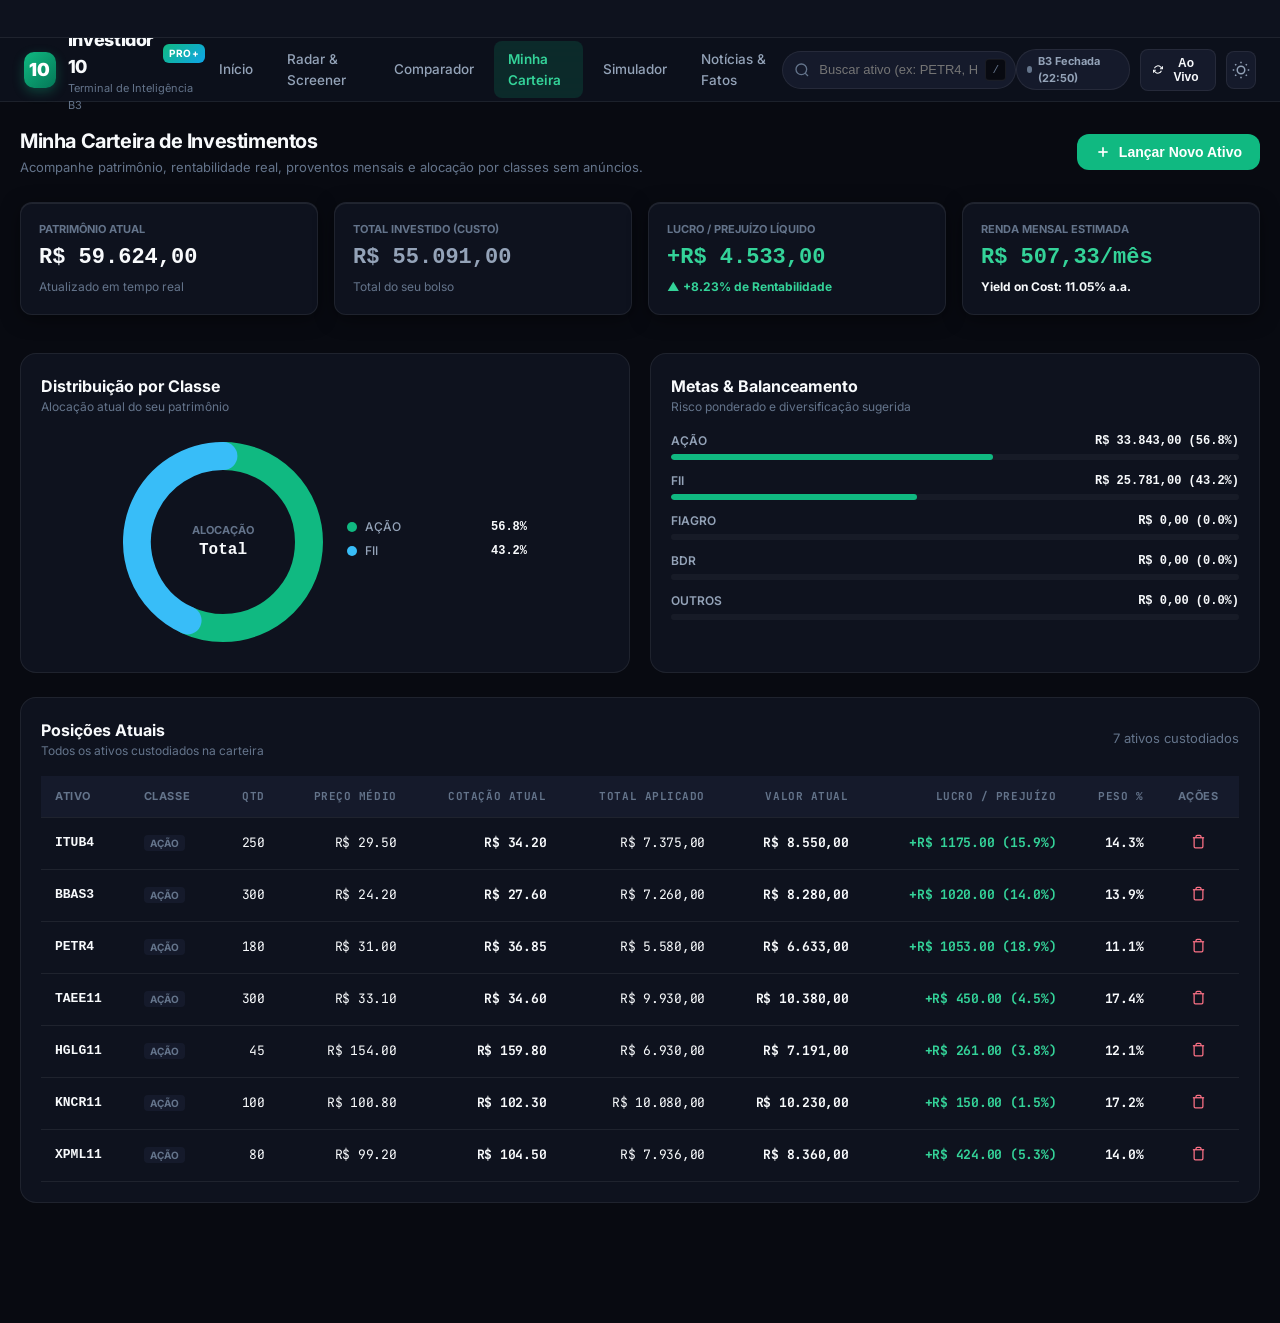
==== carteira.html @ 85020e2b "feat(parte4): implement native SVG financial charts, dedicated multi-tab HTML pages, and institution" ====
<!DOCTYPE html>
<html lang="pt-BR" data-theme="dark">
<head>
  <meta charset="UTF-8">
  <meta name="viewport" content="width=device-width, initial-scale=1.0, maximum-scale=1.0, user-scalable=no, viewport-fit=cover">
  <meta name="theme-color" content="#080a11">
  <meta name="apple-mobile-web-app-capable" content="yes">
  <meta name="apple-mobile-web-app-status-bar-style" content="black-translucent">
  <title>Investidor 10X - Gestão Inteligente de Carteira B3</title>
  
  <link rel="manifest" href="/manifest.json">
  <link rel="icon" type="image/svg+xml" href="/icons/favicon.svg">
  <link rel="apple-touch-icon" href="/icons/apple-touch-icon.png">
  
  <link rel="preconnect" href="https://fonts.googleapis.com">
  <link rel="preconnect" href="https://fonts.gstatic.com" crossorigin>
  <link href="https://fonts.googleapis.com/css2?family=Inter:wght@400;500;600;700;800;900&family=JetBrains+Mono:wght@500;700&display=swap" rel="stylesheet">
  <link rel="stylesheet" href="/css/style.css">
</head>
<body>

  <div class="ticker-ribbon" id="tickerRibbon" aria-label="Cotações em tempo real"></div>

  <header class="app-header">
    <a class="brand-wrapper" href="/">
      <div class="brand-logo">10</div>
      <div class="brand-text">
        <div class="brand-title">
          Investidor 10<span class="badge-pro">PRO+</span>
        </div>
        <div class="brand-subtitle">Terminal de Inteligência B3</div>
      </div>
    </a>

    <nav class="desktop-nav" aria-label="Navegação Principal">
      <a class="nav-link" href="/">Início</a>
      <a class="nav-link" href="/radar">Radar & Screener</a>
      <a class="nav-link" href="/comparador">Comparador</a>
      <a class="nav-link active" href="/carteira">Minha Carteira</a>
      <a class="nav-link" href="/simulador">Simulador</a>
      <a class="nav-link" href="/noticias">Notícias & Fatos</a>
    </nav>

    <div class="search-bar-container">
      <svg class="search-icon" width="16" height="16" viewBox="0 0 24 24" fill="none" stroke="currentColor" stroke-width="2">
        <circle cx="11" cy="11" r="8"></circle>
        <line x1="21" y1="21" x2="16.65" y2="16.65"></line>
      </svg>
      <input type="text" class="search-input" id="globalSearchInput" placeholder="Buscar ativo (ex: PETR4, HGLG11)..." autocomplete="off">
      <span class="search-shortcut">/</span>
    </div>

    <div class="header-actions">
      <div class="market-status-pill" id="marketStatusPill" title="Horário de negociação B3: 10h às 18h">
        <span class="status-dot" id="marketStatusDot"></span>
        <span id="marketStatusText">Mercado B3</span>
      </div>

      <button class="btn-sync-quotes" id="syncQuotesBtn" title="Atualizar cotações em tempo real">
        <svg class="sync-icon" id="syncQuotesIcon" width="13" height="13" viewBox="0 0 24 24" fill="none" stroke="currentColor" stroke-width="2.5"><polyline points="23 4 23 10 17 10"></polyline><polyline points="1 20 1 14 7 14"></polyline><path d="M3.51 9a9 9 0 0 1 14.85-3.36L23 10M1 14l4.64 4.36A9 9 0 0 0 20.49 15"></path></svg>
        <span id="syncQuotesText">Ao Vivo</span>
      </button>

      <button class="btn-pwa-install" id="pwaInstallBtn" style="display: none;" title="Instalar como Aplicativo">
        <svg width="15" height="15" viewBox="0 0 24 24" fill="none" stroke="currentColor" stroke-width="2.2"><path d="M21 15v4a2 2 0 0 1-2 2H5a2 2 0 0 1-2-2v-4"></path><polyline points="7 10 12 15 17 10"></polyline><line x1="12" y1="15" x2="12" y2="3"></line></svg>
        <span>Instalar App</span>
      </button>

      <button class="btn-icon" id="themeToggleBtn" title="Alternar Modo Escuro/Claro" aria-label="Alternar tema">
        <svg id="themeIconDark" width="18" height="18" viewBox="0 0 24 24" fill="none" stroke="currentColor" stroke-width="2"><circle cx="12" cy="12" r="5"></circle><line x1="12" y1="1" x2="12" y2="3"></line><line x1="12" y1="21" x2="12" y2="23"></line><line x1="4.22" y1="4.22" x2="5.64" y2="5.64"></line><line x1="18.36" y1="18.36" x2="19.78" y2="19.78"></line><line x1="1" y1="12" x2="3" y2="12"></line><line x1="21" y1="12" x2="23" y2="12"></line><line x1="4.22" y1="19.78" x2="5.64" y2="18.36"></line><line x1="18.36" y1="5.64" x2="19.78" y2="4.22"></line></svg>
      </button>
    </div>
  </header>

  <main class="main-container">
    <div style="display: flex; align-items: center; justify-content: space-between; flex-wrap: wrap; gap: 16px; margin-bottom: 24px;">
      <div>
        <h1 class="section-title">Minha Carteira de Investimentos</h1>
        <p class="section-subtitle">Acompanhe patrimônio, rentabilidade real, proventos mensais e alocação por classes sem anúncios.</p>
      </div>
      <div>
        <button class="btn-action-primary" id="btnOpenAddAssetModal" style="display: inline-flex; align-items: center; gap: 8px; padding: 10px 18px; border-radius: var(--radius-md); font-weight: 700; cursor: pointer; background: var(--emerald-500); color: #fff; border: none; font-size: 14px;">
          <svg width="16" height="16" viewBox="0 0 24 24" fill="none" stroke="currentColor" stroke-width="2.5"><line x1="12" y1="5" x2="12" y2="19"></line><line x1="5" y1="12" x2="19" y2="12"></line></svg>
          <span>Lançar Novo Ativo</span>
        </button>
      </div>
    </div>

    <!-- CARDS DE RESUMO DA CARTEIRA -->
    <div class="portfolio-summary-grid" id="portfolioSummaryGrid" style="display: grid; grid-template-columns: repeat(auto-fit, minmax(210px, 1fr)); gap: 16px; margin-bottom: 24px;">
      <!-- Preenchido via app.js -->
    </div>

    <!-- SEÇÃO GRÁFICA: ALOCAÇÃO POR CLASSE DE ATIVOS -->
    <div class="dashboard-grid-2col" style="display: grid; grid-template-columns: 1fr 1fr; gap: 20px; margin-bottom: 24px;">
      <div class="chart-box-container" style="background: var(--bg-surface); border: 1px solid var(--border-subtle); border-radius: var(--radius-lg); padding: 20px;">
        <div style="display: flex; align-items: center; justify-content: space-between; margin-bottom: 16px;">
          <div>
            <h2 style="font-size: 16px; font-weight: 700; color: var(--text-primary); margin: 0;">Distribuição por Classe</h2>
            <div style="font-size: 12px; color: var(--text-muted);">Alocação atual do seu patrimônio</div>
          </div>
        </div>
        <div id="portfolioDonutContainer" style="min-height: 220px; display: flex; align-items: center; justify-content: center;">
          <!-- SVG Donut Chart gerado dinamicamente -->
        </div>
      </div>

      <div class="chart-box-container" style="background: var(--bg-surface); border: 1px solid var(--border-subtle); border-radius: var(--radius-lg); padding: 20px;">
        <div style="display: flex; align-items: center; justify-content: space-between; margin-bottom: 16px;">
          <div>
            <h2 style="font-size: 16px; font-weight: 700; color: var(--text-primary); margin: 0;">Metas & Balanceamento</h2>
            <div style="font-size: 12px; color: var(--text-muted);">Risco ponderado e diversificação sugerida</div>
          </div>
        </div>
        <div id="portfolioRebalancingContainer" style="display: flex; flex-direction: column; gap: 12px;">
          <!-- Detalhes do rebalanceamento -->
        </div>
      </div>
    </div>

    <!-- TABELA COMPLETA DE POSIÇÕES -->
    <div style="background: var(--bg-surface); border: 1px solid var(--border-subtle); border-radius: var(--radius-lg); padding: 20px; margin-bottom: 40px;">
      <div style="display: flex; align-items: center; justify-content: space-between; margin-bottom: 16px; flex-wrap: wrap; gap: 12px;">
        <div>
          <h2 style="font-size: 16px; font-weight: 700; color: var(--text-primary); margin: 0;">Posições Atuais</h2>
          <div style="font-size: 12px; color: var(--text-muted);">Todos os ativos custodiados na carteira</div>
        </div>
        <div style="font-size: 13px; color: var(--text-muted);" id="portfolioItemsCount">0 ativos</div>
      </div>

      <div class="table-scroll-container" style="overflow-x: auto;">
        <table class="analytical-table" id="portfolioDetailedTable" style="width: 100%; border-collapse: collapse;">
          <thead>
            <tr>
              <th>Ativo</th>
              <th>Classe</th>
              <th class="num-col">Qtd</th>
              <th class="num-col">Preço Médio</th>
              <th class="num-col">Cotação Atual</th>
              <th class="num-col">Total Aplicado</th>
              <th class="num-col">Valor Atual</th>
              <th class="num-col">Lucro / Prejuízo</th>
              <th class="num-col">Peso %</th>
              <th style="text-align: center;">Ações</th>
            </tr>
          </thead>
          <tbody id="portfolioTableBody">
            <!-- Linhas geradas via app.js -->
          </tbody>
        </table>
      </div>
    </div>
  </main>

  <!-- MODAL DE ADICIONAR ATIVO NA CARTEIRA -->
  <div class="modal-overlay" id="addAssetModal" aria-hidden="true" role="dialog">
    <div class="modal-sheet" style="max-width: 480px;">
      <div class="modal-header">
        <h2 style="font-size: 18px; font-weight: 800; color: var(--text-primary);">Lançar Novo Ativo na Carteira</h2>
        <button class="modal-close-btn" id="addAssetCloseBtn" aria-label="Fechar">&times;</button>
      </div>
      <div class="modal-body" style="padding: 20px;">
        <form id="addAssetForm">
          <div style="margin-bottom: 16px;">
            <label style="display: block; font-size: 12px; font-weight: 700; color: var(--text-muted); text-transform: uppercase; margin-bottom: 6px;">Código do Ativo (Ticker)</label>
            <input type="text" id="addAssetTicker" placeholder="Ex: PETR4, BBAS3, HGLG11" required style="width: 100%; padding: 10px 12px; background: var(--bg-surface-elevated); border: 1px solid var(--border-subtle); border-radius: var(--radius-md); color: var(--text-primary); font-size: 14px; text-transform: uppercase; font-family: monospace; font-weight: 700;">
          </div>
          <div style="display: grid; grid-template-columns: 1fr 1fr; gap: 14px; margin-bottom: 16px;">
            <div>
              <label style="display: block; font-size: 12px; font-weight: 700; color: var(--text-muted); text-transform: uppercase; margin-bottom: 6px;">Quantidade</label>
              <input type="number" id="addAssetQty" min="1" step="1" placeholder="Ex: 100" required style="width: 100%; padding: 10px 12px; background: var(--bg-surface-elevated); border: 1px solid var(--border-subtle); border-radius: var(--radius-md); color: var(--text-primary); font-size: 14px; font-family: monospace;">
            </div>
            <div>
              <label style="display: block; font-size: 12px; font-weight: 700; color: var(--text-muted); text-transform: uppercase; margin-bottom: 6px;">Preço Médio (R$)</label>
              <input type="number" id="addAssetPrice" min="0.01" step="0.01" placeholder="Ex: 28.50" required style="width: 100%; padding: 10px 12px; background: var(--bg-surface-elevated); border: 1px solid var(--border-subtle); border-radius: var(--radius-md); color: var(--text-primary); font-size: 14px; font-family: monospace;">
            </div>
          </div>
          <button type="submit" style="width: 100%; padding: 12px; background: var(--emerald-500); color: #fff; font-weight: 700; border: none; border-radius: var(--radius-md); font-size: 14px; cursor: pointer;">
            Confirmar e Salvar Posição
          </button>
        </form>
      </div>
    </div>
  </div>

  <!-- MODAL DETALHES DE ATIVO -->
  <div class="modal-overlay" id="assetModal" aria-hidden="true" role="dialog">
    <div class="modal-sheet" id="modalSheet">
      <div class="modal-header">
        <div style="display: flex; align-items: center; gap: 12px;">
          <div class="ticker-icon" id="modalTickerIcon">--</div>
          <div>
            <div style="display: flex; align-items: center; gap: 8px;">
              <h2 id="modalTickerTitle" style="font-size: 20px; font-weight: 800; letter-spacing: -0.01em;">TICKER</h2>
              <span id="modalTypeBadge" class="asset-type-badge">TIPO</span>
            </div>
            <div id="modalCompanyName" style="font-size: 13px; color: var(--text-muted);">Empresa</div>
          </div>
        </div>
        <button class="modal-close-btn" id="modalCloseBtn" aria-label="Fechar">&times;</button>
      </div>
      <div class="modal-body" id="modalBody"></div>
    </div>
  </div>

  <nav class="mobile-bottom-nav" aria-label="Navegação Móvel">
    <a class="bottom-nav-item" href="/">
      <svg viewBox="0 0 24 24" fill="none" stroke="currentColor" stroke-width="2"><path d="M3 9l9-7 9 7v11a2 2 0 0 1-2 2H5a2 2 0 0 1-2-2z"></path><polyline points="9 22 9 12 15 12 15 22"></polyline></svg>
      <span>Início</span>
    </a>
    <a class="bottom-nav-item" href="/radar">
      <svg viewBox="0 0 24 24" fill="none" stroke="currentColor" stroke-width="2"><circle cx="12" cy="12" r="10"></circle><polygon points="16.24 7.76 14.12 14.12 7.76 16.24 9.88 9.88 16.24 7.76"></polygon></svg>
      <span>Radar</span>
    </a>
    <a class="bottom-nav-item" href="/comparador">
      <svg viewBox="0 0 24 24" fill="none" stroke="currentColor" stroke-width="2"><path d="M18 20V10"></path><path d="M12 20V4"></path><path d="M6 20v-6"></path></svg>
      <span>Comparar</span>
    </a>
    <a class="bottom-nav-item active" href="/carteira">
      <svg viewBox="0 0 24 24" fill="none" stroke="currentColor" stroke-width="2"><path d="M21 16V8a2 2 0 0 0-1-1.73l-7-4a2 2 0 0 0-2 0l-7 4A2 2 0 0 0 3 8v8a2 2 0 0 0 1 1.73l7 4a2 2 0 0 0 2 0l7-4A2 2 0 0 0 21 16z"></path></svg>
      <span>Carteira</span>
    </a>
    <a class="bottom-nav-item" href="/noticias">
      <svg viewBox="0 0 24 24" fill="none" stroke="currentColor" stroke-width="2"><path d="M19 20H5a2 2 0 0 1-2-2V6a2 2 0 0 1 2-2h10a2 2 0 0 1 2 2v1m2 13a2 2 0 0 1-2-2V7m2 13a2 2 0 0 0 2-2V9a2 2 0 0 0-2-2h-2"></path></svg>
      <span>Notícias</span>
    </a>
  </nav>

  <script src="/js/data.js"></script>
  <script src="/js/valuation.js"></script>
  <script src="/js/charts.js"></script>
  <script src="/js/liveData.js"></script>
  <script src="/js/app.js"></script>
</body>
</html>
---- css/style.css ----
/* ==========================================================================
   INVESTIDOR 10X - DESIGN SYSTEM (DUAL DESKTOP / MOBILE NATIVE APP)
   Construído com base nas regras do modern-ui-craft e física de Emil Kowalski
   ========================================================================== */

:root {
  /* Dark Theme (Padrão) */
  --bg-canvas: #080a11;
  --bg-surface: #0e121e;
  --bg-surface-elevated: #151a2b;
  --bg-surface-glass: rgba(14, 18, 30, 0.85);
  --bg-hover: rgba(255, 255, 255, 0.04);
  --bg-active: rgba(255, 255, 255, 0.08);

  --border-subtle: rgba(255, 255, 255, 0.07);
  --border-focus: rgba(16, 185, 129, 0.5);
  --border-glass: rgba(255, 255, 255, 0.12);

  --text-primary: #f8fafc;
  --text-secondary: #94a3b8;
  --text-muted: #64748b;
  --text-inverse: #080a11;

  /* Cores de Ação & Mercado */
  --emerald-500: #10b981;
  --emerald-400: #34d399;
  --emerald-glow: rgba(16, 185, 129, 0.15);
  
  --rose-500: #f43f5e;
  --rose-400: #fb7185;
  --rose-glow: rgba(244, 63, 94, 0.15);

  --amber-500: #f59e0b;
  --amber-glow: rgba(245, 158, 11, 0.15);

  --blue-500: #0ea5e9;
  --blue-glow: rgba(14, 165, 233, 0.15);

  /* Dimensões */
  --header-desktop-height: 64px;
  --ticker-height: 38px;
  --bottom-bar-height: 68px;
  --radius-sm: 8px;
  --radius-md: 12px;
  --radius-lg: 16px;
  --radius-xl: 20px;

  /* Física Kowalski */
  --ease-spring: cubic-bezier(0.16, 1, 0.3, 1);
  --shadow-card: 0 4px 20px -2px rgba(0, 0, 0, 0.5), inset 0 1px 0 0 rgba(255, 255, 255, 0.08);
  --shadow-floating: 0 12px 36px -4px rgba(0, 0, 0, 0.65), inset 0 1px 0 0 rgba(255, 255, 255, 0.12);
}

/* Modo Claro Refinado */
[data-theme="light"] {
  --bg-canvas: #f8fafc;
  --bg-surface: #ffffff;
  --bg-surface-elevated: #f1f5f9;
  --bg-surface-glass: rgba(255, 255, 255, 0.9);
  --bg-hover: rgba(0, 0, 0, 0.03);
  --bg-active: rgba(0, 0, 0, 0.06);

  --border-subtle: rgba(0, 0, 0, 0.08);
  --border-focus: rgba(16, 185, 129, 0.6);
  --border-glass: rgba(0, 0, 0, 0.1);

  --text-primary: #0f172a;
  --text-secondary: #475569;
  --text-muted: #94a3b8;
  --text-inverse: #ffffff;

  --shadow-card: 0 2px 12px -2px rgba(0, 0, 0, 0.06), inset 0 1px 0 0 rgba(255, 255, 255, 0.8);
  --shadow-floating: 0 12px 30px -4px rgba(0, 0, 0, 0.12);
}

/* ==========================================================================
   RESET & TIPOGRAFIA
   ========================================================================== */
*, *::before, *::after {
  box-sizing: border-box;
  margin: 0;
  padding: 0;
  -webkit-tap-highlight-color: transparent;
}

html {
  font-family: 'Inter', -apple-system, BlinkMacSystemFont, "Segoe UI", Roboto, sans-serif;
  background-color: var(--bg-canvas);
  color: var(--text-primary);
  font-size: 15px;
  line-height: 1.5;
  scroll-behavior: smooth;
  height: 100%;
}

body {
  min-height: 100%;
  display: flex;
  flex-direction: column;
  background-color: var(--bg-canvas);
  overflow-x: hidden;
  padding-bottom: env(safe-area-inset-bottom);
}

/* Números financeiros monoespaçados e alinhados */
.font-mono {
  font-family: 'JetBrains Mono', monospace;
  font-feature-settings: 'tnum' on, 'zero' on;
}

/* ==========================================================================
   TICKER TAPE (BARRA DE ÍNDICES AO VIVO NO TOPO)
   ========================================================================== */
.ticker-ribbon {
  background: var(--bg-surface);
  border-bottom: 1px solid var(--border-subtle);
  height: var(--ticker-height);
  display: flex;
  align-items: center;
  overflow-x: auto;
  white-space: nowrap;
  scrollbar-width: none;
  padding: 0 16px;
  gap: 20px;
  z-index: 100;
}
.ticker-ribbon::-webkit-scrollbar {
  display: none;
}
.ticker-item {
  display: inline-flex;
  align-items: center;
  gap: 8px;
  font-size: 12px;
  font-weight: 500;
  color: var(--text-secondary);
}
.ticker-item strong {
  color: var(--text-primary);
  font-weight: 600;
}
.ticker-item .val {
  font-family: 'JetBrains Mono', monospace;
}
.badge-up {
  color: var(--emerald-400);
  background: var(--emerald-glow);
  padding: 2px 6px;
  border-radius: 4px;
  font-size: 11px;
  font-weight: 600;
}
.badge-down {
  color: var(--rose-400);
  background: var(--rose-glow);
  padding: 2px 6px;
  border-radius: 4px;
  font-size: 11px;
  font-weight: 600;
}
.badge-neutral {
  color: var(--text-muted);
  background: var(--bg-surface-elevated);
  padding: 2px 6px;
  border-radius: 4px;
  font-size: 11px;
}

/* ==========================================================================
   DESKTOP HEADER & APP HEADER
   ========================================================================== */
.app-header {
  position: sticky;
  top: 0;
  z-index: 90;
  background: var(--bg-surface-glass);
  backdrop-filter: blur(16px);
  -webkit-backdrop-filter: blur(16px);
  border-bottom: 1px solid var(--border-subtle);
  height: var(--header-desktop-height);
  display: flex;
  align-items: center;
  justify-content: space-between;
  padding: 0 24px;
  transition: background-color 0.2s ease;
}

.brand-wrapper {
  display: flex;
  align-items: center;
  gap: 12px;
  text-decoration: none;
  cursor: pointer;
}

.brand-logo {
  width: 36px;
  height: 36px;
  border-radius: 10px;
  display: flex;
  align-items: center;
  justify-content: center;
  background: linear-gradient(135deg, #10b981 0%, #047857 100%);
  color: #ffffff;
  font-weight: 900;
  font-size: 18px;
  box-shadow: 0 4px 12px rgba(16, 185, 129, 0.3);
}

.brand-text {
  display: flex;
  flex-direction: column;
}

.brand-title {
  font-size: 18px;
  font-weight: 800;
  letter-spacing: -0.02em;
  color: var(--text-primary);
  display: flex;
  align-items: center;
  gap: 6px;
}

.brand-title span.badge-pro {
  font-size: 10px;
  font-weight: 700;
  background: linear-gradient(135deg, #10b981, #0ea5e9);
  color: #fff;
  padding: 2px 6px;
  border-radius: 6px;
  letter-spacing: 0.05em;
  text-transform: uppercase;
}

.brand-subtitle {
  font-size: 11px;
  color: var(--text-muted);
}

/* Navegação Central no Desktop */
.desktop-nav {
  display: flex;
  align-items: center;
  gap: 6px;
}

.nav-link {
  padding: 8px 14px;
  font-size: 13.5px;
  font-weight: 500;
  color: var(--text-secondary);
  border-radius: var(--radius-sm);
  text-decoration: none;
  transition: all 150ms var(--ease-spring);
  cursor: pointer;
  display: flex;
  align-items: center;
  gap: 6px;
}

.nav-link:hover {
  color: var(--text-primary);
  background: var(--bg-hover);
}

.nav-link.active {
  color: var(--emerald-400);
  background: var(--emerald-glow);
  font-weight: 600;
}

/* Campo de Busca Rápida (Estilo Terminal) */
.search-bar-container {
  position: relative;
  width: 280px;
}

.search-input {
  width: 100%;
  height: 38px;
  padding: 0 38px 0 36px;
  border-radius: 20px;
  border: 1px solid var(--border-subtle);
  background: var(--bg-surface-elevated);
  color: var(--text-primary);
  font-size: 13px;
  outline: none;
  transition: all 180ms var(--ease-spring);
}

.search-input:focus {
  border-color: var(--border-focus);
  background: var(--bg-surface);
  box-shadow: 0 0 0 3px rgba(16, 185, 129, 0.15);
}

.search-icon {
  position: absolute;
  left: 12px;
  top: 50%;
  transform: translateY(-50%);
  color: var(--text-muted);
  pointer-events: none;
}

.search-shortcut {
  position: absolute;
  right: 10px;
  top: 50%;
  transform: translateY(-50%);
  background: var(--bg-canvas);
  border: 1px solid var(--border-subtle);
  color: var(--text-muted);
  font-size: 11px;
  padding: 2px 6px;
  border-radius: 4px;
  font-family: monospace;
}

/* Controles de Cabeçalho (Tema, Instalar PWA, Perfil) */
.header-actions {
  display: flex;
  align-items: center;
  gap: 10px;
}

.btn-icon {
  width: 38px;
  height: 38px;
  border-radius: var(--radius-sm);
  border: 1px solid var(--border-subtle);
  background: var(--bg-surface-elevated);
  color: var(--text-secondary);
  display: flex;
  align-items: center;
  justify-content: center;
  cursor: pointer;
  transition: all 150ms var(--ease-spring);
}

.btn-icon:hover {
  color: var(--text-primary);
  background: var(--bg-hover);
  border-color: var(--border-glass);
}

.btn-pwa-install {
  display: inline-flex;
  align-items: center;
  gap: 6px;
  padding: 8px 14px;
  font-size: 12.5px;
  font-weight: 600;
  color: #ffffff;
  background: linear-gradient(135deg, #10b981 0%, #059669 100%);
  border: none;
  border-radius: 20px;
  cursor: pointer;
  box-shadow: 0 2px 8px rgba(16, 185, 129, 0.25);
  transition: transform 150ms var(--ease-spring), opacity 150ms;
}

.btn-pwa-install:active {
  transform: scale(0.96);
}

/* ==========================================================================
   LAYOUT PRINCIPAL (DESKTOP & MOBILE WRAPPER)
   ========================================================================== */
.main-container {
  max-width: 1320px;
  margin: 0 auto;
  padding: 24px 20px 80px;
  width: 100%;
  flex: 1;
}

/* Tabs Rápidas de Categoria */
.category-pills {
  display: flex;
  align-items: center;
  gap: 8px;
  overflow-x: auto;
  padding-bottom: 8px;
  margin-bottom: 24px;
  scrollbar-width: none;
}
.category-pills::-webkit-scrollbar {
  display: none;
}

.pill-item {
  padding: 8px 18px;
  border-radius: 24px;
  font-size: 13px;
  font-weight: 600;
  background: var(--bg-surface);
  border: 1px solid var(--border-subtle);
  color: var(--text-secondary);
  cursor: pointer;
  white-space: nowrap;
  transition: all 150ms var(--ease-spring);
}

.pill-item:hover {
  color: var(--text-primary);
  border-color: var(--border-glass);
}

.pill-item.active {
  background: var(--text-primary);
  color: var(--text-inverse);
  border-color: transparent;
  box-shadow: 0 2px 10px rgba(0, 0, 0, 0.2);
}

/* ==========================================================================
   GRID DE ATIVOS (CARDS DE ALTA PERFORMANCE)
   ========================================================================== */
.section-title-bar {
  display: flex;
  align-items: flex-end;
  justify-content: space-between;
  margin-bottom: 16px;
}

.section-title {
  font-size: 20px;
  font-weight: 700;
  letter-spacing: -0.02em;
  color: var(--text-primary);
  display: flex;
  align-items: center;
  gap: 8px;
}

.section-subtitle {
  font-size: 13px;
  color: var(--text-muted);
  margin-top: 2px;
}

.assets-grid {
  display: grid;
  grid-template-columns: repeat(auto-fill, minmax(360px, 1fr));
  gap: 16px;
  margin-bottom: 32px;
}

/* Cartão do Ativo (Modern UI Craft) */
.asset-card {
  background: var(--bg-surface);
  border: 1px solid var(--border-subtle);
  border-radius: var(--radius-lg);
  padding: 18px;
  box-shadow: var(--shadow-card);
  transition: transform 200ms var(--ease-spring), border-color 200ms ease, box-shadow 200ms ease;
  position: relative;
  overflow: hidden;
  cursor: pointer;
  display: flex;
  flex-direction: column;
  justify-content: space-between;
}

.asset-card:hover {
  transform: translateY(-2px);
  border-color: var(--border-glass);
  box-shadow: var(--shadow-floating);
}

.asset-card:active {
  transform: scale(0.99);
}

.card-header {
  display: flex;
  align-items: flex-start;
  justify-content: space-between;
  margin-bottom: 14px;
}

.ticker-info {
  display: flex;
  align-items: center;
  gap: 12px;
}

.ticker-icon {
  width: 44px;
  height: 44px;
  border-radius: var(--radius-md);
  background: var(--bg-surface-elevated);
  border: 1px solid var(--border-subtle);
  display: flex;
  align-items: center;
  justify-content: center;
  font-weight: 800;
  font-size: 14px;
  color: var(--text-primary);
}

.ticker-names {
  display: flex;
  flex-direction: column;
}

.ticker-code {
  font-size: 17px;
  font-weight: 800;
  letter-spacing: -0.01em;
  color: var(--text-primary);
  display: flex;
  align-items: center;
  gap: 6px;
}

.asset-type-badge {
  font-size: 10px;
  font-weight: 700;
  padding: 2px 6px;
  border-radius: 4px;
  background: var(--bg-surface-elevated);
  color: var(--text-muted);
}

.company-name {
  font-size: 12.5px;
  color: var(--text-muted);
  max-width: 180px;
  white-space: nowrap;
  overflow: hidden;
  text-overflow: ellipsis;
}

.price-box {
  text-align: right;
}

.current-price {
  font-size: 18px;
  font-weight: 700;
  color: var(--text-primary);
  font-family: 'JetBrains Mono', monospace;
}

.price-change {
  font-size: 12px;
  font-weight: 600;
}

/* Alerta de Yield Trap / Aviso Diferencial */
.alert-yield-trap {
  background: rgba(244, 63, 94, 0.1);
  border: 1px solid rgba(244, 63, 94, 0.3);
  border-radius: var(--radius-sm);
  padding: 8px 10px;
  margin-bottom: 12px;
  display: flex;
  align-items: center;
  gap: 8px;
  font-size: 11.5px;
  color: var(--rose-400);
  font-weight: 500;
}

.alert-non-recurrent {
  background: rgba(245, 158, 11, 0.1);
  border: 1px solid rgba(245, 158, 11, 0.3);
  border-radius: var(--radius-sm);
  padding: 8px 10px;
  margin-bottom: 12px;
  display: flex;
  align-items: center;
  gap: 8px;
  font-size: 11.5px;
  color: var(--amber-500);
  font-weight: 500;
}

/* Grid de Métricas / Múltiplos */
.metrics-row {
  display: grid;
  grid-template-columns: repeat(4, 1fr);
  gap: 8px;
  padding: 10px 0;
  border-top: 1px solid var(--border-subtle);
  border-bottom: 1px solid var(--border-subtle);
  margin-bottom: 12px;
}

.metric-col {
  display: flex;
  flex-direction: column;
}

.metric-label {
  font-size: 10.5px;
  font-weight: 600;
  color: var(--text-muted);
  text-transform: uppercase;
  letter-spacing: 0.04em;
  margin-bottom: 2px;
}

.metric-val {
  font-size: 13.5px;
  font-weight: 700;
  color: var(--text-primary);
  font-family: 'JetBrains Mono', monospace;
}

.metric-val.highlight {
  color: var(--emerald-400);
}

.metric-val.warning {
  color: var(--amber-500);
}

/* Rodapé do Card */
.card-footer {
  display: flex;
  align-items: center;
  justify-content: space-between;
  font-size: 12px;
  color: var(--text-secondary);
}

.score-badge {
  display: inline-flex;
  align-items: center;
  gap: 6px;
  padding: 4px 10px;
  border-radius: 20px;
  font-size: 11.5px;
  font-weight: 700;
  background: var(--bg-surface-elevated);
  border: 1px solid var(--border-subtle);
}

.score-badge.high {
  color: var(--emerald-400);
  border-color: rgba(16, 185, 129, 0.3);
  background: var(--emerald-glow);
}

.score-badge.risk {
  color: var(--rose-400);
  border-color: rgba(244, 63, 94, 0.3);
  background: var(--rose-glow);
}

/* ==========================================================================
   MODAL DE DETALHES DO ATIVO (RAIO-X / CHECKLIST INTELIGENTE)
   ========================================================================== */
.modal-overlay {
  position: fixed;
  inset: 0;
  background: rgba(0, 0, 0, 0.75);
  backdrop-filter: blur(8px);
  -webkit-backdrop-filter: blur(8px);
  z-index: 2000;
  display: none;
  align-items: center;
  justify-content: center;
  padding: 20px;
  opacity: 0;
  transition: opacity 200ms ease;
}

.modal-overlay.active {
  display: flex;
  opacity: 1;
}

.modal-sheet {
  background: var(--bg-surface);
  border: 1px solid var(--border-glass);
  border-radius: var(--radius-xl);
  width: 100%;
  max-width: 820px;
  max-height: 90vh;
  overflow-y: auto;
  box-shadow: var(--shadow-floating);
  animation: modalIn 240ms var(--ease-spring);
  display: flex;
  flex-direction: column;
}

@keyframes modalIn {
  from {
    transform: translateY(20px) scale(0.97);
    opacity: 0;
  }
  to {
    transform: translateY(0) scale(1);
    opacity: 1;
  }
}

.modal-header {
  padding: 20px 24px;
  border-bottom: 1px solid var(--border-subtle);
  display: flex;
  align-items: center;
  justify-content: space-between;
  position: sticky;
  top: 0;
  background: var(--bg-surface-glass);
  backdrop-filter: blur(12px);
  z-index: 10;
}

.modal-close-btn {
  background: var(--bg-surface-elevated);
  border: 1px solid var(--border-subtle);
  color: var(--text-secondary);
  width: 34px;
  height: 34px;
  border-radius: 50%;
  cursor: pointer;
  display: flex;
  align-items: center;
  justify-content: center;
  transition: all 150ms ease;
}
.modal-close-btn:hover {
  color: var(--text-primary);
  background: var(--bg-hover);
}

.modal-body {
  padding: 24px;
  display: flex;
  flex-direction: column;
  gap: 24px;
}

/* Indicadores de Valuation Inteligente */
.valuation-box-grid {
  display: grid;
  grid-template-columns: repeat(3, 1fr);
  gap: 12px;
}

.val-card {
  background: var(--bg-surface-elevated);
  border: 1px solid var(--border-subtle);
  border-radius: var(--radius-md);
  padding: 14px;
}

.val-card-title {
  font-size: 11px;
  font-weight: 700;
  text-transform: uppercase;
  color: var(--text-muted);
  margin-bottom: 6px;
}

.val-card-price {
  font-size: 20px;
  font-weight: 800;
  font-family: 'JetBrains Mono', monospace;
  color: var(--emerald-400);
}

.val-card-note {
  font-size: 11px;
  color: var(--text-muted);
  margin-top: 4px;
  line-height: 1.4;
}

/* Checklist Inteligente */
.checklist-container {
  background: var(--bg-surface-elevated);
  border: 1px solid var(--border-subtle);
  border-radius: var(--radius-md);
  padding: 16px;
}

.checklist-title {
  font-size: 14px;
  font-weight: 700;
  color: var(--text-primary);
  margin-bottom: 12px;
}

.checklist-item {
  display: flex;
  align-items: flex-start;
  gap: 10px;
  padding: 8px 0;
  border-bottom: 1px solid var(--border-subtle);
  font-size: 13px;
}
.checklist-item:last-child {
  border-bottom: none;
}

.check-icon {
  width: 20px;
  height: 20px;
  border-radius: 50%;
  display: flex;
  align-items: center;
  justify-content: center;
  flex-shrink: 0;
  font-size: 11px;
  font-weight: 800;
}
.check-icon.pass {
  background: var(--emerald-glow);
  color: var(--emerald-400);
}
.check-icon.fail {
  background: var(--rose-glow);
  color: var(--rose-400);
}

/* ==========================================================================
   COMPARADOR LADO A LADO DE ATIVOS (PARTE 2)
   ========================================================================== */
.compare-container {
  background: var(--bg-surface);
  border: 1px solid var(--border-subtle);
  border-radius: var(--radius-lg);
  padding: 24px;
  box-shadow: var(--shadow-card);
  margin-top: 36px;
  margin-bottom: 24px;
}

.compare-header-row {
  display: flex;
  flex-wrap: wrap;
  align-items: center;
  justify-content: space-between;
  gap: 16px;
  margin-bottom: 20px;
}

.compare-tag-list {
  display: flex;
  flex-wrap: wrap;
  align-items: center;
  gap: 8px;
}

.compare-tag {
  display: inline-flex;
  align-items: center;
  gap: 6px;
  padding: 6px 12px;
  border-radius: 20px;
  background: var(--bg-surface-elevated);
  border: 1px solid var(--border-glass);
  font-size: 13px;
  font-weight: 700;
  color: var(--text-primary);
  font-family: 'JetBrains Mono', monospace;
}

.compare-tag-remove {
  background: none;
  border: none;
  color: var(--text-muted);
  cursor: pointer;
  font-size: 15px;
  display: flex;
  align-items: center;
  padding: 0 2px;
}
.compare-tag-remove:hover {
  color: var(--rose-400);
}

.compare-select {
  height: 38px;
  background: var(--bg-surface-elevated);
  border: 1px solid var(--border-subtle);
  border-radius: var(--radius-sm);
  color: var(--text-primary);
  padding: 0 12px;
  font-size: 13px;
  font-weight: 600;
  outline: none;
  cursor: pointer;
}
.compare-select:focus {
  border-color: var(--border-focus);
}

.compare-table-wrapper {
  overflow-x: auto;
  border-radius: var(--radius-md);
  border: 1px solid var(--border-subtle);
  background: var(--bg-canvas);
}

.compare-table {
  width: 100%;
  border-collapse: collapse;
  text-align: left;
  font-size: 13.5px;
  min-width: 600px;
}

.compare-table th, 
.compare-table td {
  padding: 12px 16px;
  border-bottom: 1px solid var(--border-subtle);
}

.compare-table th {
  background: var(--bg-surface-elevated);
  color: var(--text-muted);
  font-size: 12px;
  font-weight: 700;
  text-transform: uppercase;
  letter-spacing: 0.05em;
}

.compare-table td.metric-title-cell {
  font-weight: 600;
  color: var(--text-secondary);
  background: var(--bg-surface);
  width: 240px;
}

.compare-table td.winner-cell {
  background: var(--emerald-glow);
  color: var(--emerald-400);
  font-weight: 700;
  position: relative;
}

.winner-crown {
  display: inline-block;
  margin-left: 4px;
  font-size: 11px;
}

/* Slider Interativo de Bazin */
.bazin-slider-box {
  background: var(--bg-surface-elevated);
  border: 1px solid var(--border-subtle);
  border-radius: var(--radius-md);
  padding: 14px 16px;
  margin-top: 14px;
}

.bazin-slider-header {
  display: flex;
  justify-content: space-between;
  align-items: center;
  margin-bottom: 8px;
}

.bazin-range-input {
  width: 100%;
  accent-color: var(--emerald-400);
  cursor: pointer;
}

/* Badge de Margem de Segurança */
.safety-margin-badge {
  display: inline-flex;
  align-items: center;
  gap: 4px;
  padding: 3px 8px;
  border-radius: 6px;
  font-size: 11px;
  font-weight: 700;
  font-family: 'JetBrains Mono', monospace;
}
.safety-margin-badge.positive {
  background: var(--emerald-glow);
  color: var(--emerald-400);
  border: 1px solid rgba(16, 185, 129, 0.3);
}
.safety-margin-badge.negative {
  background: var(--rose-glow);
  color: var(--rose-400);
  border: 1px solid rgba(244, 63, 94, 0.3);
}

/* ==========================================================================
   STATUS DO MERCADO B3 & SINCRONIZAÇÃO AO VIVO (PARTE 3)
   ========================================================================== */
.market-status-pill {
  display: inline-flex;
  align-items: center;
  gap: 6px;
  padding: 3px 10px;
  border-radius: 20px;
  font-size: 11px;
  font-weight: 700;
  background: var(--bg-surface-elevated);
  border: 1px solid var(--border-subtle);
  color: var(--text-secondary);
}

.status-dot {
  width: 7px;
  height: 7px;
  border-radius: 50%;
  background: var(--emerald-400);
  box-shadow: 0 0 8px var(--emerald-400);
  animation: pulseDot 2s infinite ease-in-out;
}
.status-dot.closed {
  background: var(--text-muted);
  box-shadow: none;
  animation: none;
}

@keyframes pulseDot {
  0%, 100% { opacity: 1; transform: scale(1); }
  50% { opacity: 0.4; transform: scale(0.85); }
}

.btn-sync-quotes {
  display: inline-flex;
  align-items: center;
  gap: 6px;
  padding: 6px 12px;
  border-radius: var(--radius-sm);
  background: var(--bg-surface-elevated);
  border: 1px solid var(--border-subtle);
  color: var(--text-primary);
  font-size: 12px;
  font-weight: 600;
  cursor: pointer;
  transition: all 150ms var(--ease-spring);
}
.btn-sync-quotes:hover {
  background: var(--bg-hover);
  border-color: var(--border-glass);
}
.btn-sync-quotes:active {
  transform: scale(0.96);
}

.sync-icon.spinning {
  animation: spin 1s linear infinite;
}
@keyframes spin {
  from { transform: rotate(0deg); }
  to { transform: rotate(360deg); }
}

/* ==========================================================================
   CENTRAL DE NOTÍCIAS & FATOS RELEVANTES (PARTE 3)
   ========================================================================== */
.news-container {
  background: var(--bg-surface);
  border: 1px solid var(--border-subtle);
  border-radius: var(--radius-lg);
  padding: 24px;
  box-shadow: var(--shadow-card);
  margin-top: 36px;
  margin-bottom: 24px;
}

.news-grid {
  display: grid;
  grid-template-columns: repeat(auto-fill, minmax(320px, 1fr));
  gap: 16px;
  margin-top: 16px;
}

.news-card {
  background: var(--bg-surface-elevated);
  border: 1px solid var(--border-subtle);
  border-radius: var(--radius-md);
  padding: 16px;
  display: flex;
  flex-direction: column;
  justify-content: space-between;
  transition: transform 180ms var(--ease-spring), border-color 180ms ease;
  cursor: pointer;
}
.news-card:hover {
  transform: translateY(-2px);
  border-color: var(--border-glass);
}

.news-header-meta {
  display: flex;
  align-items: center;
  justify-content: space-between;
  margin-bottom: 10px;
}

.news-ticker-badge {
  font-size: 11px;
  font-weight: 800;
  font-family: 'JetBrains Mono', monospace;
  padding: 2px 8px;
  border-radius: 4px;
  background: var(--emerald-glow);
  color: var(--emerald-400);
  border: 1px solid rgba(16, 185, 129, 0.25);
}

.news-title {
  font-size: 14px;
  font-weight: 700;
  line-height: 1.4;
  color: var(--text-primary);
  margin-bottom: 8px;
}

.news-summary {
  font-size: 12.5px;
  color: var(--text-secondary);
  line-height: 1.5;
  margin-bottom: 12px;
}

.news-footer {
  display: flex;
  align-items: center;
  justify-content: space-between;
  font-size: 11px;
  color: var(--text-muted);
}

/* ==========================================================================
   PRESETS DE FILTRO COMBINADO (RADAR / SCREENER AVANÇADO)
   ========================================================================== */
.presets-scroll-bar {
  display: flex;
  align-items: center;
  gap: 8px;
  overflow-x: auto;
  padding: 6px 0 14px;
  margin-bottom: 18px;
  scrollbar-width: none;
}
.presets-scroll-bar::-webkit-scrollbar {
  display: none;
}

.preset-chip {
  display: inline-flex;
  align-items: center;
  gap: 6px;
  padding: 6px 14px;
  border-radius: 20px;
  background: var(--bg-surface-elevated);
  border: 1px solid var(--border-subtle);
  font-size: 12px;
  font-weight: 600;
  color: var(--text-secondary);
  cursor: pointer;
  white-space: nowrap;
  transition: all 150ms var(--ease-spring);
}
.preset-chip:hover {
  color: var(--text-primary);
  border-color: var(--border-glass);
}
.preset-chip.active {
  background: linear-gradient(135deg, rgba(16, 185, 129, 0.2), rgba(14, 165, 233, 0.2));
  color: var(--emerald-400);
  border-color: rgba(16, 185, 129, 0.4);
}

/* ==========================================================================
   MOBILE BOTTOM NAVIGATION BAR (ESTILO APP NATIVO / CLIQUEJGAM)
   ========================================================================== */
.mobile-bottom-nav {
  display: none; /* Oculto no desktop */
}

@media (max-width: 991px) {
  /* No Celular: ativa a barra de navegação inferior estilo aplicativo */
  .mobile-bottom-nav {
    display: flex;
    position: fixed;
    bottom: 0;
    left: 0;
    right: 0;
    height: var(--bottom-bar-height);
    background: var(--bg-surface-glass);
    backdrop-filter: blur(20px);
    -webkit-backdrop-filter: blur(20px);
    border-top: 1px solid var(--border-subtle);
    z-index: 1000;
    justify-content: space-around;
    align-items: center;
    padding-bottom: env(safe-area-inset-bottom);
    box-shadow: 0 -4px 20px rgba(0, 0, 0, 0.4);
  }

  .bottom-nav-item {
    display: flex;
    flex-direction: column;
    align-items: center;
    justify-content: center;
    gap: 4px;
    color: var(--text-muted);
    text-decoration: none;
    font-size: 10.5px;
    font-weight: 600;
    flex: 1;
    height: 100%;
    transition: all 150ms var(--ease-spring);
    cursor: pointer;
  }

  .bottom-nav-item svg {
    width: 22px;
    height: 22px;
    transition: transform 180ms var(--ease-spring);
  }

  .bottom-nav-item:active {
    transform: scale(0.92);
  }

  .bottom-nav-item.active {
    color: var(--emerald-400);
  }

  .bottom-nav-item.active svg {
    transform: translateY(-2px);
  }

  /* Ocultar navegação desktop e busca longa no celular */
  .desktop-nav,
  .search-bar-container {
    display: none;
  }

  /* Espaçamento mobile */
  .main-container {
    padding: 16px 14px calc(var(--bottom-bar-height) + 24px + env(safe-area-inset-bottom));
  }

  .assets-grid {
    grid-template-columns: 1fr;
    gap: 12px;
  }

  .valuation-box-grid {
    grid-template-columns: 1fr;
  }

  .modal-sheet {
    max-height: 94vh;
    border-bottom-left-radius: 0;
    border-bottom-right-radius: 0;
    position: fixed;
    bottom: 0;
    margin: 0;
  }
}

/* ==========================================================================
   VISUALIZAÇÃO EM TABELA ANALÍTICA & CONTROLES DE MODO (PARTE 4)
   ========================================================================== */
.view-mode-bar {
  display: flex;
  align-items: center;
  gap: 8px;
}

.btn-view-toggle {
  display: inline-flex;
  align-items: center;
  gap: 6px;
  padding: 6px 12px;
  border-radius: var(--radius-sm);
  background: var(--bg-surface-elevated);
  border: 1px solid var(--border-subtle);
  color: var(--text-secondary);
  font-size: 12px;
  font-weight: 600;
  cursor: pointer;
  transition: all 150ms var(--ease-spring);
}
.btn-view-toggle.active {
  background: var(--text-primary);
  color: var(--text-inverse);
  border-color: transparent;
}

.analytical-table-wrapper {
  overflow-x: auto;
  background: var(--bg-surface);
  border: 1px solid var(--border-subtle);
  border-radius: var(--radius-lg);
  box-shadow: var(--shadow-card);
  margin-bottom: 32px;
}

.analytical-table {
  width: 100%;
  border-collapse: collapse;
  text-align: left;
  font-size: 13px;
  min-width: 880px;
}

.analytical-table th {
  padding: 12px 14px;
  background: var(--bg-surface-elevated);
  color: var(--text-muted);
  font-size: 11px;
  font-weight: 700;
  text-transform: uppercase;
  letter-spacing: 0.05em;
  border-bottom: 1px solid var(--border-subtle);
  white-space: nowrap;
}

.analytical-table td {
  padding: 12px 14px;
  border-bottom: 1px solid var(--border-subtle);
  white-space: nowrap;
}

.analytical-table tr:hover td {
  background: var(--bg-hover);
  cursor: pointer;
}

.chart-box-container {
  background: var(--bg-surface-elevated);
  border: 1px solid var(--border-subtle);
  border-radius: var(--radius-md);
  padding: 16px;
  margin-top: 14px;
}

.chart-header-controls {
  display: flex;
  align-items: center;
  justify-content: space-between;
  margin-bottom: 12px;
}

.chart-title {
  font-size: 13px;
  font-weight: 700;
  color: var(--text-primary);
}

.num-col {
  text-align: right;
  font-family: 'JetBrains Mono', monospace;
  font-feature-settings: 'tnum' on, 'zero' on;
  letter-spacing: -0.02em;
}

.score-pill {
  display: inline-flex;
  align-items: center;
  justify-content: center;
  padding: 3px 8px;
  border-radius: 6px;
  font-size: 11px;
  font-weight: 800;
  font-family: 'JetBrains Mono', monospace;
}

.score-pill.good {
  background: var(--emerald-glow);
  color: var(--emerald-400);
  border: 1px solid rgba(16, 185, 129, 0.3);
}

.score-pill.alert {
  background: var(--amber-glow);
  color: var(--amber-500);
  border: 1px solid rgba(245, 158, 11, 0.3);
}

.score-pill.risk {
  background: var(--rose-glow);
  color: var(--rose-400);
  border: 1px solid rgba(244, 63, 94, 0.3);
}

.quick-nav-card:hover {
  border-color: var(--border-glass) !important;
  transform: translateY(-2px);
  box-shadow: var(--shadow-card);
}

.compare-tag {
  display: inline-flex;
  align-items: center;
  gap: 6px;
  background: var(--bg-surface-elevated);
  border: 1px solid var(--border-subtle);
  padding: 5px 10px;
  border-radius: var(--radius-sm);
  font-size: 12px;
  color: var(--text-primary);
}

.compare-tag button {
  background: none;
  border: none;
  color: var(--text-muted);
  cursor: pointer;
  font-size: 14px;
  line-height: 1;
}

.compare-tag button:hover {
  color: var(--rose-400);
}
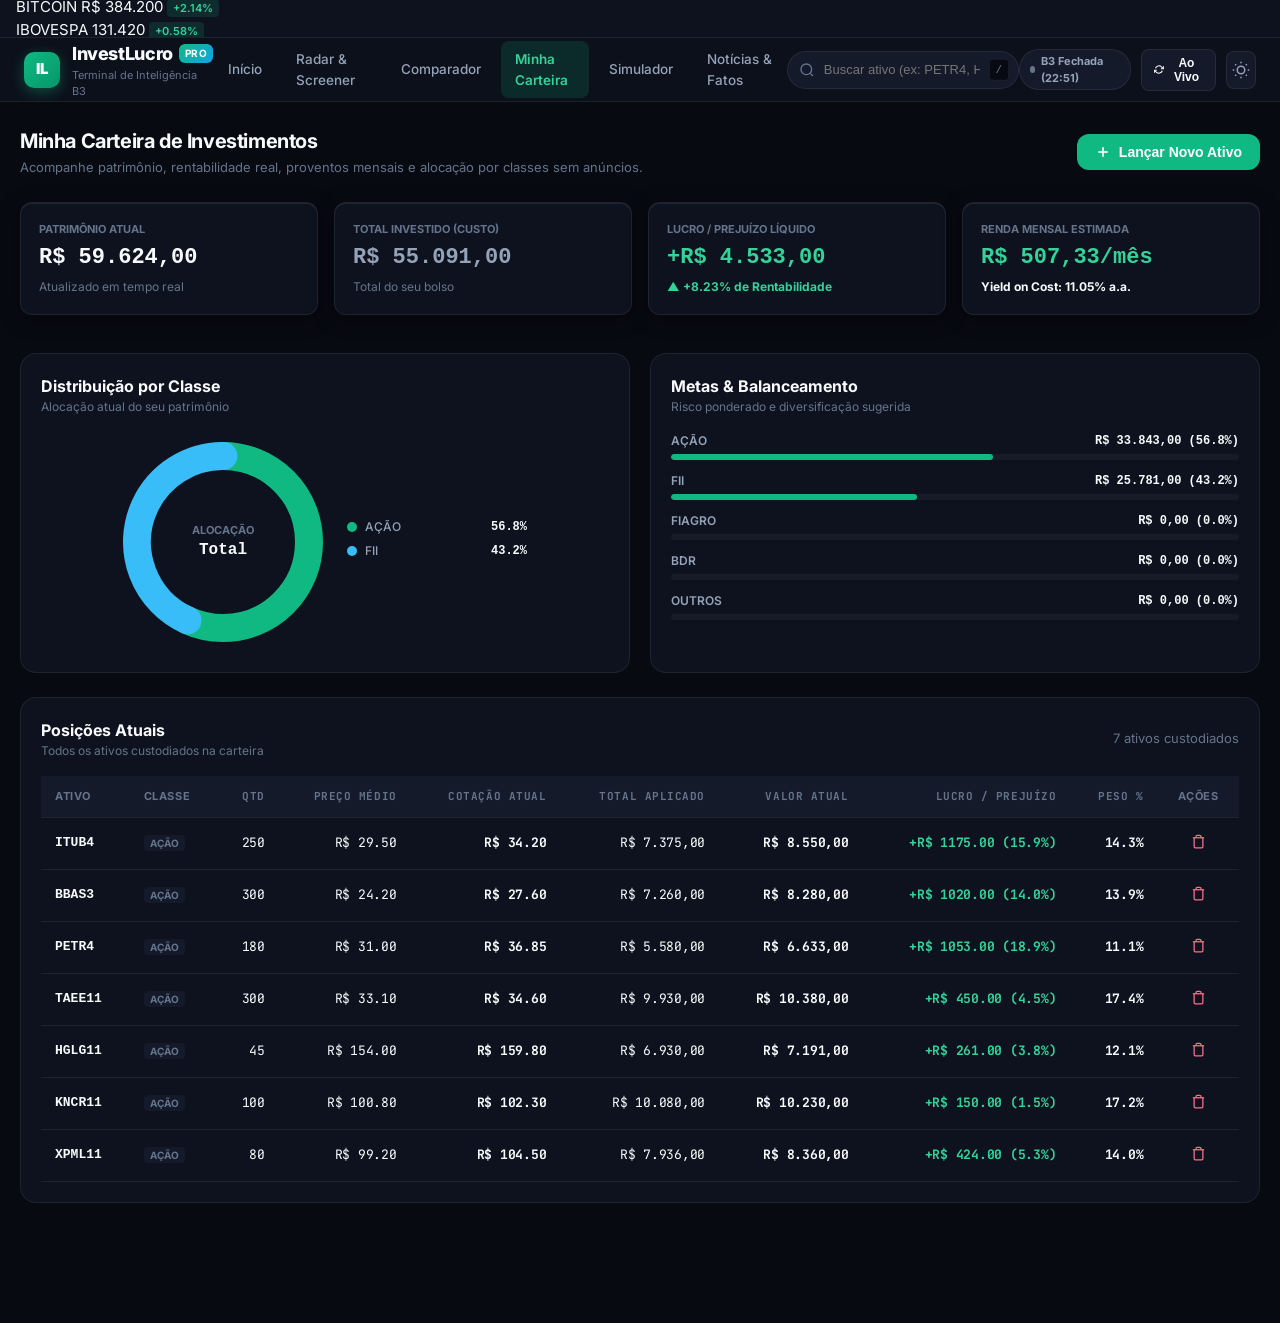
==== commit 67bdfd5e: "feat(branding-fii): rename project to InvestLucro, update IL icons, fix mobile header clipping, and " ====
--- a/carteira.html
+++ b/carteira.html
@@ -6,7 +6,7 @@
   <meta name="theme-color" content="#080a11">
   <meta name="apple-mobile-web-app-capable" content="yes">
   <meta name="apple-mobile-web-app-status-bar-style" content="black-translucent">
-  <title>Investidor 10X - Gestão Inteligente de Carteira B3</title>
+  <title>InvestLucro - Gestão Inteligente de Carteira B3</title>
   
   <link rel="manifest" href="/manifest.json">
   <link rel="icon" type="image/svg+xml" href="/icons/favicon.svg">
@@ -23,10 +23,10 @@
 
   <header class="app-header">
     <a class="brand-wrapper" href="/">
-      <div class="brand-logo">10</div>
+      <div class="brand-logo">IL</div>
       <div class="brand-text">
         <div class="brand-title">
-          Investidor 10<span class="badge-pro">PRO+</span>
+          InvestLucro<span class="badge-pro">PRO</span>
         </div>
         <div class="brand-subtitle">Terminal de Inteligência B3</div>
       </div>
--- a/css/style.css
+++ b/css/style.css
@@ -200,11 +200,12 @@
   display: flex;
   align-items: center;
   justify-content: center;
-  background: linear-gradient(135deg, #10b981 0%, #047857 100%);
+  background: linear-gradient(135deg, #10b981 0%, #059669 100%);
   color: #ffffff;
   font-weight: 900;
-  font-size: 18px;
-  box-shadow: 0 4px 12px rgba(16, 185, 129, 0.3);
+  font-size: 15px;
+  letter-spacing: -0.03em;
+  box-shadow: 0 4px 14px rgba(16, 185, 129, 0.35);
 }
 
 .brand-text {
@@ -1238,6 +1239,69 @@
     display: none;
   }
 
+  /* Cabeçalho Compacto e Perfeito no Celular */
+  .app-header {
+    height: 52px;
+    padding: 0 12px;
+  }
+
+  .brand-wrapper {
+    gap: 8px;
+  }
+
+  .brand-logo {
+    width: 28px;
+    height: 28px;
+    font-size: 13px;
+    border-radius: 7px;
+  }
+
+  .brand-title {
+    font-size: 15px;
+    gap: 4px;
+  }
+
+  .brand-title span.badge-pro {
+    font-size: 8.5px;
+    padding: 1px 4px;
+  }
+
+  .brand-subtitle {
+    display: none !important;
+  }
+
+  .header-actions {
+    gap: 6px;
+  }
+
+  .market-status-pill {
+    padding: 4px 8px;
+    font-size: 11px;
+    gap: 6px;
+  }
+
+  .btn-sync-quotes {
+    padding: 6px 8px;
+  }
+
+  .btn-sync-quotes span {
+    display: none;
+  }
+
+  .btn-icon {
+    width: 32px;
+    height: 32px;
+  }
+
+  .ticker-ribbon {
+    height: 30px;
+    font-size: 11px;
+  }
+
+  .ribbon-item {
+    padding: 0 8px;
+  }
+
   /* Espaçamento mobile */
   .main-container {
     padding: 16px 14px calc(var(--bottom-bar-height) + 24px + env(safe-area-inset-bottom));
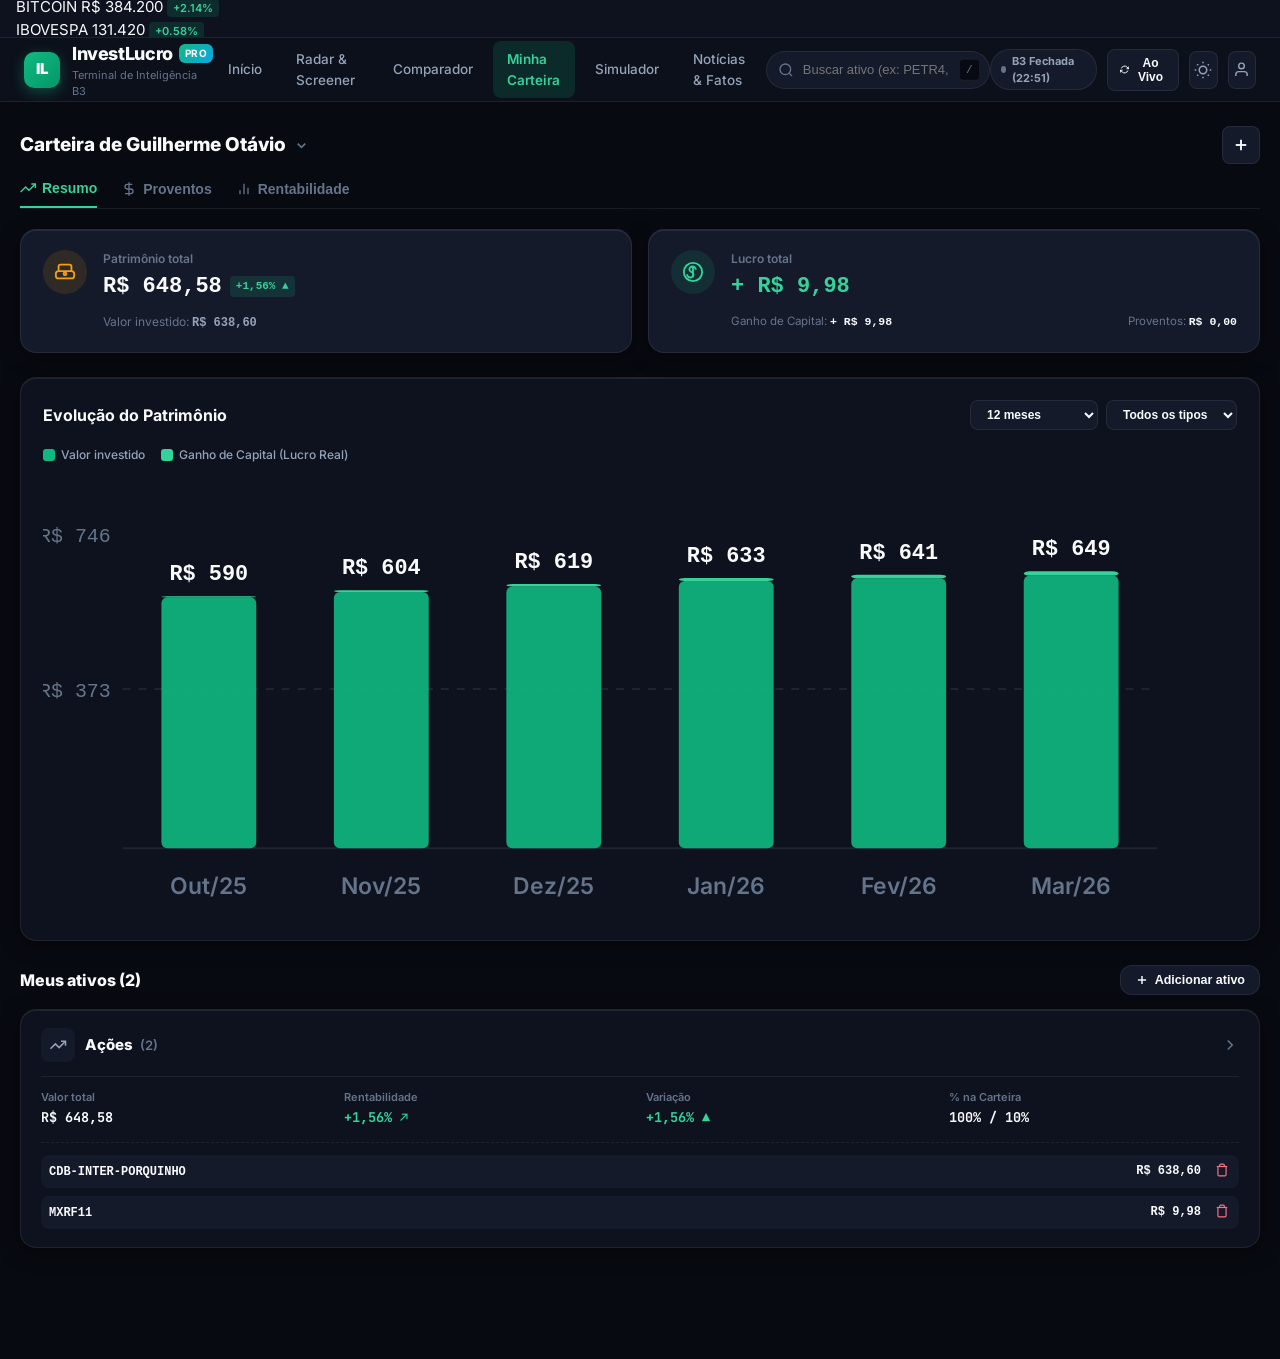
==== commit c1e8152a: "feat: login exclusivo por convite, banco de dados isolado, calculo de dias uteis B3 para CDI real e " ====
--- a/carteira.html
+++ b/carteira.html
@@ -6,7 +6,7 @@
   <meta name="theme-color" content="#080a11">
   <meta name="apple-mobile-web-app-capable" content="yes">
   <meta name="apple-mobile-web-app-status-bar-style" content="black-translucent">
-  <title>InvestLucro - Gestão Inteligente de Carteira B3</title>
+  <title>InvestLucro - Minha Carteira & Lucro Real</title>
   
   <link rel="manifest" href="/manifest.json">
   <link rel="icon" type="image/svg+xml" href="/icons/favicon.svg">
@@ -19,8 +19,10 @@
 </head>
 <body>
 
+  <!-- Ticker Ribbon no Topo -->
   <div class="ticker-ribbon" id="tickerRibbon" aria-label="Cotações em tempo real"></div>
 
+  <!-- Header -->
   <header class="app-header">
     <a class="brand-wrapper" href="/">
       <div class="brand-logo">IL</div>
@@ -51,158 +53,200 @@
     </div>
 
     <div class="header-actions">
-      <div class="market-status-pill" id="marketStatusPill" title="Horário de negociação B3: 10h às 18h">
+      <div class="market-status-pill" id="marketStatusPill">
         <span class="status-dot" id="marketStatusDot"></span>
-        <span id="marketStatusText">Mercado B3</span>
-      </div>
-
-      <button class="btn-sync-quotes" id="syncQuotesBtn" title="Atualizar cotações em tempo real">
+        <span id="marketStatusText">B3 Aberta</span>
+      </div>
+
+      <button class="btn-sync-quotes" id="syncQuotesBtn" title="Atualizar">
         <svg class="sync-icon" id="syncQuotesIcon" width="13" height="13" viewBox="0 0 24 24" fill="none" stroke="currentColor" stroke-width="2.5"><polyline points="23 4 23 10 17 10"></polyline><polyline points="1 20 1 14 7 14"></polyline><path d="M3.51 9a9 9 0 0 1 14.85-3.36L23 10M1 14l4.64 4.36A9 9 0 0 0 20.49 15"></path></svg>
-        <span id="syncQuotesText">Ao Vivo</span>
-      </button>
-
-      <button class="btn-pwa-install" id="pwaInstallBtn" style="display: none;" title="Instalar como Aplicativo">
-        <svg width="15" height="15" viewBox="0 0 24 24" fill="none" stroke="currentColor" stroke-width="2.2"><path d="M21 15v4a2 2 0 0 1-2 2H5a2 2 0 0 1-2-2v-4"></path><polyline points="7 10 12 15 17 10"></polyline><line x1="12" y1="15" x2="12" y2="3"></line></svg>
-        <span>Instalar App</span>
-      </button>
-
-      <button class="btn-icon" id="themeToggleBtn" title="Alternar Modo Escuro/Claro" aria-label="Alternar tema">
+        <span>Ao Vivo</span>
+      </button>
+
+      <button class="btn-icon" id="themeToggleBtn" title="Tema" aria-label="Alternar tema">
         <svg id="themeIconDark" width="18" height="18" viewBox="0 0 24 24" fill="none" stroke="currentColor" stroke-width="2"><circle cx="12" cy="12" r="5"></circle><line x1="12" y1="1" x2="12" y2="3"></line><line x1="12" y1="21" x2="12" y2="23"></line><line x1="4.22" y1="4.22" x2="5.64" y2="5.64"></line><line x1="18.36" y1="18.36" x2="19.78" y2="19.78"></line><line x1="1" y1="12" x2="3" y2="12"></line><line x1="21" y1="12" x2="23" y2="12"></line><line x1="4.22" y1="19.78" x2="5.64" y2="18.36"></line><line x1="18.36" y1="5.64" x2="19.78" y2="4.22"></line></svg>
       </button>
+
+      <!-- Botão de Usuário / Logout -->
+      <a href="/login" class="btn-icon" id="userProfileBtn" title="Acessar / Trocar Usuário" style="text-decoration: none;">
+        <svg width="17" height="17" viewBox="0 0 24 24" fill="none" stroke="currentColor" stroke-width="2"><path d="M20 21v-2a4 4 0 0 0-4-4H8a4 4 0 0 0-4 4v2"></path><circle cx="12" cy="7" r="4"></circle></svg>
+      </a>
     </div>
   </header>
 
+  <!-- Container Principal: Carteira Executiva -->
   <main class="main-container">
-    <div style="display: flex; align-items: center; justify-content: space-between; flex-wrap: wrap; gap: 16px; margin-bottom: 24px;">
-      <div>
-        <h1 class="section-title">Minha Carteira de Investimentos</h1>
-        <p class="section-subtitle">Acompanhe patrimônio, rentabilidade real, proventos mensais e alocação por classes sem anúncios.</p>
-      </div>
-      <div>
-        <button class="btn-action-primary" id="btnOpenAddAssetModal" style="display: inline-flex; align-items: center; gap: 8px; padding: 10px 18px; border-radius: var(--radius-md); font-weight: 700; cursor: pointer; background: var(--emerald-500); color: #fff; border: none; font-size: 14px;">
-          <svg width="16" height="16" viewBox="0 0 24 24" fill="none" stroke="currentColor" stroke-width="2.5"><line x1="12" y1="5" x2="12" y2="19"></line><line x1="5" y1="12" x2="19" y2="12"></line></svg>
-          <span>Lançar Novo Ativo</span>
+    
+    <!-- Topo da Carteira com Nome do Usuário -->
+    <div style="display: flex; align-items: center; justify-content: space-between; margin-bottom: 16px;">
+      <div style="display: flex; align-items: center; gap: 8px;">
+        <h1 style="font-size: 19px; font-weight: 800; color: var(--text-primary); margin: 0;" id="portfolioOwnerTitle">
+          Carteira de Guilherme Otávio
+        </h1>
+        <svg width="15" height="15" viewBox="0 0 24 24" fill="none" stroke="var(--text-muted)" stroke-width="2.5"><polyline points="6 9 12 15 18 9"></polyline></svg>
+      </div>
+
+      <button id="btnOpenAddAssetModal" style="width: 38px; height: 38px; border-radius: var(--radius-sm); background: var(--bg-surface-elevated); border: 1px solid var(--border-subtle); color: var(--text-primary); display: flex; align-items: center; justify-content: center; cursor: pointer;" title="Adicionar Ativo">
+        <svg width="18" height="18" viewBox="0 0 24 24" fill="none" stroke="currentColor" stroke-width="2.5"><line x1="12" y1="5" x2="12" y2="19"></line><line x1="5" y1="12" x2="19" y2="12"></line></svg>
+      </button>
+    </div>
+
+    <!-- Abas Internas da Carteira -->
+    <div style="display: flex; gap: 24px; border-bottom: 1px solid var(--border-subtle); margin-bottom: 20px; overflow-x: auto;">
+      <button class="portfolio-tab-btn active" style="padding-bottom: 10px; font-size: 14px; font-weight: 700; color: var(--emerald-400); border-bottom: 2px solid var(--emerald-400); background: none; border-top: none; border-left: none; border-right: none; cursor: pointer; display: flex; align-items: center; gap: 6px;">
+        <svg width="16" height="16" viewBox="0 0 24 24" fill="none" stroke="currentColor" stroke-width="2"><polyline points="23 6 13.5 15.5 8.5 10.5 1 18"></polyline><polyline points="17 6 23 6 23 12"></polyline></svg>
+        <span>Resumo</span>
+      </button>
+      <button class="portfolio-tab-btn" style="padding-bottom: 10px; font-size: 14px; font-weight: 600; color: var(--text-muted); background: none; border: none; cursor: pointer; display: flex; align-items: center; gap: 6px;">
+        <svg width="16" height="16" viewBox="0 0 24 24" fill="none" stroke="currentColor" stroke-width="2"><path d="M12 2v20M17 5H9.5a3.5 3.5 0 0 0 0 7h5a3.5 3.5 0 0 1 0 7H6"></path></svg>
+        <span>Proventos</span>
+      </button>
+      <button class="portfolio-tab-btn" style="padding-bottom: 10px; font-size: 14px; font-weight: 600; color: var(--text-muted); background: none; border: none; cursor: pointer; display: flex; align-items: center; gap: 6px;">
+        <svg width="16" height="16" viewBox="0 0 24 24" fill="none" stroke="currentColor" stroke-width="2"><line x1="18" y1="20" x2="18" y2="10"></line><line x1="12" y1="20" x2="12" y2="4"></line><line x1="6" y1="20" x2="6" y2="14"></line></svg>
+        <span>Rentabilidade</span>
+      </button>
+    </div>
+
+    <!-- CARROSEL DE DESTAQUE ESCURO (IDÊNTICO AOS PRINTS DO GUILHERME) -->
+    <div style="display: grid; grid-template-columns: repeat(auto-fit, minmax(280px, 1fr)); gap: 16px; margin-bottom: 24px;">
+      
+      <!-- CARD 1: PATRIMÔNIO TOTAL & INVESTIDO -->
+      <div style="background: var(--bg-surface-elevated); border: 1px solid var(--border-subtle); border-radius: var(--radius-lg); padding: 20px 22px; position: relative; box-shadow: var(--shadow-card);">
+        <div style="display: flex; align-items: flex-start; gap: 16px;">
+          <div style="width: 44px; height: 44px; border-radius: 50%; background: rgba(245, 158, 11, 0.12); display: flex; align-items: center; justify-content: center; flex-shrink: 0;">
+            <svg width="22" height="22" viewBox="0 0 24 24" fill="none" stroke="#f59e0b" stroke-width="2"><path d="M19 11V6a2 2 0 0 0-2-2H7a2 2 0 0 0-2 2v5m14 0a3 3 0 0 1 3 3v2a3 3 0 0 1-3 3H5a3 3 0 0 1-3-3v-2a3 3 0 0 1 3-3m14 0H5"></path><circle cx="12" cy="14" r="1.5"></circle></svg>
+          </div>
+          <div style="flex: 1;">
+            <div style="font-size: 12px; color: var(--text-muted); font-weight: 600;">Patrimônio total</div>
+            <div style="display: flex; align-items: center; gap: 8px; margin-top: 2px;">
+              <div id="cardPatrimonioTotal" style="font-size: 22px; font-weight: 800; font-family: monospace; color: var(--text-primary);">R$ 645,58</div>
+              <span id="cardRentabilidadeBadge" style="background: var(--emerald-glow); color: var(--emerald-400); font-size: 11px; font-weight: 700; padding: 2px 6px; border-radius: 4px; font-family: monospace;">+1,09% ▲</span>
+            </div>
+            <div style="margin-top: 10px; font-size: 12px; color: var(--text-muted);">
+              Valor investido: <strong id="cardValorInvestido" style="color: var(--text-secondary); font-family: monospace;">R$ 638,60</strong>
+            </div>
+          </div>
+        </div>
+      </div>
+
+      <!-- CARD 2: LUCRO TOTAL & GANHO DE CAPITAL -->
+      <div style="background: var(--bg-surface-elevated); border: 1px solid var(--border-subtle); border-radius: var(--radius-lg); padding: 20px 22px; position: relative; box-shadow: var(--shadow-card);">
+        <div style="display: flex; align-items: flex-start; gap: 16px;">
+          <div style="width: 44px; height: 44px; border-radius: 50%; background: rgba(16, 185, 129, 0.12); display: flex; align-items: center; justify-content: center; flex-shrink: 0;">
+            <svg width="22" height="22" viewBox="0 0 24 24" fill="none" stroke="var(--emerald-400)" stroke-width="2"><circle cx="12" cy="12" r="10"></circle><path d="M12 6v12M15 9.5a3.5 3.5 0 0 0-7 0c0 2.5 4.5 2.5 4.5 5a3.5 3.5 0 0 1-7 0"></path></svg>
+          </div>
+          <div style="flex: 1;">
+            <div style="font-size: 12px; color: var(--text-muted); font-weight: 600;">Lucro total</div>
+            <div id="cardLucroTotal" style="font-size: 22px; font-weight: 800; font-family: monospace; color: var(--emerald-400); margin-top: 2px;">+ R$ 6,98</div>
+            <div style="display: flex; justify-content: space-between; margin-top: 10px; font-size: 11.5px; color: var(--text-muted);">
+              <span>Ganho de Capital: <strong id="cardGanhoCapital" style="color: var(--text-primary); font-family: monospace;">+ R$ 6,98</strong></span>
+              <span>Proventos: <strong id="cardProventos" style="color: var(--text-primary); font-family: monospace;">R$ 0,00</strong></span>
+            </div>
+          </div>
+        </div>
+      </div>
+
+    </div>
+
+    <!-- SEÇÃO: EVOLUÇÃO DO PATRIMÔNIO (O GRÁFICO PREFERIDO DO GUILHERME) -->
+    <div style="background: var(--bg-surface); border: 1px solid var(--border-subtle); border-radius: var(--radius-lg); padding: 22px; margin-bottom: 24px; box-shadow: var(--shadow-card);">
+      <div style="display: flex; align-items: center; justify-content: space-between; flex-wrap: wrap; gap: 12px; margin-bottom: 16px;">
+        <h2 style="font-size: 16px; font-weight: 700; color: var(--text-primary); margin: 0;">Evolução do Patrimônio</h2>
+
+        <div style="display: flex; gap: 8px;">
+          <select style="padding: 6px 12px; background: var(--bg-surface-elevated); border: 1px solid var(--border-subtle); border-radius: var(--radius-sm); color: var(--text-primary); font-size: 12px; font-weight: 600;">
+            <option>12 meses</option>
+            <option>6 meses</option>
+            <option>Desde o início</option>
+          </select>
+          <select style="padding: 6px 12px; background: var(--bg-surface-elevated); border: 1px solid var(--border-subtle); border-radius: var(--radius-sm); color: var(--text-primary); font-size: 12px; font-weight: 600;">
+            <option>Todos os tipos</option>
+            <option>FIIs</option>
+            <option>Renda Fixa</option>
+          </select>
+        </div>
+      </div>
+
+      <!-- Legenda do Gráfico -->
+      <div style="display: flex; gap: 16px; font-size: 12px; margin-bottom: 16px;">
+        <div style="display: flex; align-items: center; gap: 6px;">
+          <span style="width: 12px; height: 12px; border-radius: 3px; background: #10b981;"></span>
+          <span style="color: var(--text-secondary); font-weight: 500;">Valor investido</span>
+        </div>
+        <div style="display: flex; align-items: center; gap: 6px;">
+          <span style="width: 12px; height: 12px; border-radius: 3px; background: #34d399;"></span>
+          <span style="color: var(--text-secondary); font-weight: 500;">Ganho de Capital (Lucro Real)</span>
+        </div>
+      </div>
+
+      <!-- Gráfico SVG Empilhado -->
+      <div id="portfolioEvolutionChartContainer" style="min-height: 220px;"></div>
+    </div>
+
+    <!-- SEÇÃO: MEUS ATIVOS AGRUPADOS POR CLASSE (EXATO COMO NO APP DO GUILHERME) -->
+    <div style="margin-bottom: 32px;">
+      <div style="display: flex; align-items: center; justify-content: space-between; margin-bottom: 14px;">
+        <h2 style="font-size: 16px; font-weight: 800; color: var(--text-primary); margin: 0;" id="portfolioAssetsGroupTitle">
+          Meus ativos (2)
+        </h2>
+        <button id="btnAddNewAssetFast" style="display: inline-flex; align-items: center; gap: 6px; padding: 7px 14px; border-radius: var(--radius-md); background: var(--bg-surface-elevated); border: 1px solid var(--border-subtle); color: var(--text-primary); font-size: 12.5px; font-weight: 700; cursor: pointer;">
+          <svg width="14" height="14" viewBox="0 0 24 24" fill="none" stroke="currentColor" stroke-width="2.5"><line x1="12" y1="5" x2="12" y2="19"></line><line x1="5" y1="12" x2="19" y2="12"></line></svg>
+          <span>Adicionar ativo</span>
         </button>
       </div>
-    </div>
-
-    <!-- CARDS DE RESUMO DA CARTEIRA -->
-    <div class="portfolio-summary-grid" id="portfolioSummaryGrid" style="display: grid; grid-template-columns: repeat(auto-fit, minmax(210px, 1fr)); gap: 16px; margin-bottom: 24px;">
-      <!-- Preenchido via app.js -->
-    </div>
-
-    <!-- SEÇÃO GRÁFICA: ALOCAÇÃO POR CLASSE DE ATIVOS -->
-    <div class="dashboard-grid-2col" style="display: grid; grid-template-columns: 1fr 1fr; gap: 20px; margin-bottom: 24px;">
-      <div class="chart-box-container" style="background: var(--bg-surface); border: 1px solid var(--border-subtle); border-radius: var(--radius-lg); padding: 20px;">
-        <div style="display: flex; align-items: center; justify-content: space-between; margin-bottom: 16px;">
-          <div>
-            <h2 style="font-size: 16px; font-weight: 700; color: var(--text-primary); margin: 0;">Distribuição por Classe</h2>
-            <div style="font-size: 12px; color: var(--text-muted);">Alocação atual do seu patrimônio</div>
-          </div>
-        </div>
-        <div id="portfolioDonutContainer" style="min-height: 220px; display: flex; align-items: center; justify-content: center;">
-          <!-- SVG Donut Chart gerado dinamicamente -->
-        </div>
-      </div>
-
-      <div class="chart-box-container" style="background: var(--bg-surface); border: 1px solid var(--border-subtle); border-radius: var(--radius-lg); padding: 20px;">
-        <div style="display: flex; align-items: center; justify-content: space-between; margin-bottom: 16px;">
-          <div>
-            <h2 style="font-size: 16px; font-weight: 700; color: var(--text-primary); margin: 0;">Metas & Balanceamento</h2>
-            <div style="font-size: 12px; color: var(--text-muted);">Risco ponderado e diversificação sugerida</div>
-          </div>
-        </div>
-        <div id="portfolioRebalancingContainer" style="display: flex; flex-direction: column; gap: 12px;">
-          <!-- Detalhes do rebalanceamento -->
-        </div>
-      </div>
-    </div>
-
-    <!-- TABELA COMPLETA DE POSIÇÕES -->
-    <div style="background: var(--bg-surface); border: 1px solid var(--border-subtle); border-radius: var(--radius-lg); padding: 20px; margin-bottom: 40px;">
-      <div style="display: flex; align-items: center; justify-content: space-between; margin-bottom: 16px; flex-wrap: wrap; gap: 12px;">
-        <div>
-          <h2 style="font-size: 16px; font-weight: 700; color: var(--text-primary); margin: 0;">Posições Atuais</h2>
-          <div style="font-size: 12px; color: var(--text-muted);">Todos os ativos custodiados na carteira</div>
-        </div>
-        <div style="font-size: 13px; color: var(--text-muted);" id="portfolioItemsCount">0 ativos</div>
-      </div>
-
-      <div class="table-scroll-container" style="overflow-x: auto;">
-        <table class="analytical-table" id="portfolioDetailedTable" style="width: 100%; border-collapse: collapse;">
-          <thead>
-            <tr>
-              <th>Ativo</th>
-              <th>Classe</th>
-              <th class="num-col">Qtd</th>
-              <th class="num-col">Preço Médio</th>
-              <th class="num-col">Cotação Atual</th>
-              <th class="num-col">Total Aplicado</th>
-              <th class="num-col">Valor Atual</th>
-              <th class="num-col">Lucro / Prejuízo</th>
-              <th class="num-col">Peso %</th>
-              <th style="text-align: center;">Ações</th>
-            </tr>
-          </thead>
-          <tbody id="portfolioTableBody">
-            <!-- Linhas geradas via app.js -->
-          </tbody>
-        </table>
-      </div>
-    </div>
+
+      <!-- Cards de Grupos de Ativos -->
+      <div id="portfolioAssetGroupsContainer" style="display: flex; flex-direction: column; gap: 12px;">
+        <!-- Injetado via JS -->
+      </div>
+    </div>
+
   </main>
 
-  <!-- MODAL DE ADICIONAR ATIVO NA CARTEIRA -->
+  <!-- MODAL PARA ADICIONAR ATIVO / CDB RENDA FIXA COM CÁLCULO DE DIAS ÚTEIS -->
   <div class="modal-overlay" id="addAssetModal" aria-hidden="true" role="dialog">
     <div class="modal-sheet" style="max-width: 480px;">
       <div class="modal-header">
-        <h2 style="font-size: 18px; font-weight: 800; color: var(--text-primary);">Lançar Novo Ativo na Carteira</h2>
+        <h2 style="font-size: 17px; font-weight: 800; color: var(--text-primary);">Lançar Ativo na Carteira</h2>
         <button class="modal-close-btn" id="addAssetCloseBtn" aria-label="Fechar">&times;</button>
       </div>
       <div class="modal-body" style="padding: 20px;">
-        <form id="addAssetForm">
-          <div style="margin-bottom: 16px;">
-            <label style="display: block; font-size: 12px; font-weight: 700; color: var(--text-muted); text-transform: uppercase; margin-bottom: 6px;">Código do Ativo (Ticker)</label>
-            <input type="text" id="addAssetTicker" placeholder="Ex: PETR4, BBAS3, HGLG11" required style="width: 100%; padding: 10px 12px; background: var(--bg-surface-elevated); border: 1px solid var(--border-subtle); border-radius: var(--radius-md); color: var(--text-primary); font-size: 14px; text-transform: uppercase; font-family: monospace; font-weight: 700;">
-          </div>
-          <div style="display: grid; grid-template-columns: 1fr 1fr; gap: 14px; margin-bottom: 16px;">
+        <form id="addAssetCustomForm">
+          <div style="margin-bottom: 14px;">
+            <label style="display: block; font-size: 11.5px; font-weight: 700; color: var(--text-muted); text-transform: uppercase; margin-bottom: 6px;">Tipo de Ativo</label>
+            <select id="newAssetType" style="width: 100%; padding: 10px 12px; background: var(--bg-surface-elevated); border: 1px solid var(--border-subtle); border-radius: var(--radius-md); color: var(--text-primary); font-size: 14px;">
+              <option value="RENDA_FIXA">Renda Fixa / CDB 100% CDI (Dias Úteis B3)</option>
+              <option value="FII">Fundo Imobiliário (FII)</option>
+              <option value="AÇÃO">Ação B3</option>
+              <option value="FIAGRO">Fiagro</option>
+            </select>
+          </div>
+
+          <div style="margin-bottom: 14px;">
+            <label style="display: block; font-size: 11.5px; font-weight: 700; color: var(--text-muted); text-transform: uppercase; margin-bottom: 6px;">Código / Nome</label>
+            <input type="text" id="newAssetTicker" placeholder="ex: CDB Banco Inter ou MXRF11" required style="width: 100%; padding: 10px 12px; background: var(--bg-surface-elevated); border: 1px solid var(--border-subtle); border-radius: var(--radius-md); color: var(--text-primary); font-size: 14px; font-weight: 700;">
+          </div>
+
+          <div style="display: grid; grid-template-columns: 1fr 1fr; gap: 12px; margin-bottom: 14px;">
             <div>
-              <label style="display: block; font-size: 12px; font-weight: 700; color: var(--text-muted); text-transform: uppercase; margin-bottom: 6px;">Quantidade</label>
-              <input type="number" id="addAssetQty" min="1" step="1" placeholder="Ex: 100" required style="width: 100%; padding: 10px 12px; background: var(--bg-surface-elevated); border: 1px solid var(--border-subtle); border-radius: var(--radius-md); color: var(--text-primary); font-size: 14px; font-family: monospace;">
+              <label style="display: block; font-size: 11.5px; font-weight: 700; color: var(--text-muted); text-transform: uppercase; margin-bottom: 6px;">Valor Investido (R$)</label>
+              <input type="number" id="newAssetInvested" step="0.01" min="0.01" placeholder="ex: 638.60" required style="width: 100%; padding: 10px 12px; background: var(--bg-surface-elevated); border: 1px solid var(--border-subtle); border-radius: var(--radius-md); color: var(--text-primary); font-size: 14px; font-family: monospace;">
             </div>
             <div>
-              <label style="display: block; font-size: 12px; font-weight: 700; color: var(--text-muted); text-transform: uppercase; margin-bottom: 6px;">Preço Médio (R$)</label>
-              <input type="number" id="addAssetPrice" min="0.01" step="0.01" placeholder="Ex: 28.50" required style="width: 100%; padding: 10px 12px; background: var(--bg-surface-elevated); border: 1px solid var(--border-subtle); border-radius: var(--radius-md); color: var(--text-primary); font-size: 14px; font-family: monospace;">
-            </div>
-          </div>
+              <label style="display: block; font-size: 11.5px; font-weight: 700; color: var(--text-muted); text-transform: uppercase; margin-bottom: 6px;">Data da Aplicação</label>
+              <input type="date" id="newAssetDate" required style="width: 100%; padding: 10px 12px; background: var(--bg-surface-elevated); border: 1px solid var(--border-subtle); border-radius: var(--radius-md); color: var(--text-primary); font-size: 14px; font-family: monospace;">
+            </div>
+          </div>
+
           <button type="submit" style="width: 100%; padding: 12px; background: var(--emerald-500); color: #fff; font-weight: 700; border: none; border-radius: var(--radius-md); font-size: 14px; cursor: pointer;">
-            Confirmar e Salvar Posição
+            Salvar Ativo no Banco de Dados
           </button>
         </form>
       </div>
     </div>
   </div>
 
-  <!-- MODAL DETALHES DE ATIVO -->
-  <div class="modal-overlay" id="assetModal" aria-hidden="true" role="dialog">
-    <div class="modal-sheet" id="modalSheet">
-      <div class="modal-header">
-        <div style="display: flex; align-items: center; gap: 12px;">
-          <div class="ticker-icon" id="modalTickerIcon">--</div>
-          <div>
-            <div style="display: flex; align-items: center; gap: 8px;">
-              <h2 id="modalTickerTitle" style="font-size: 20px; font-weight: 800; letter-spacing: -0.01em;">TICKER</h2>
-              <span id="modalTypeBadge" class="asset-type-badge">TIPO</span>
-            </div>
-            <div id="modalCompanyName" style="font-size: 13px; color: var(--text-muted);">Empresa</div>
-          </div>
-        </div>
-        <button class="modal-close-btn" id="modalCloseBtn" aria-label="Fechar">&times;</button>
-      </div>
-      <div class="modal-body" id="modalBody"></div>
-    </div>
-  </div>
-
+  <!-- Mobile Bottom Navigation -->
   <nav class="mobile-bottom-nav" aria-label="Navegação Móvel">
     <a class="bottom-nav-item" href="/">
       <svg viewBox="0 0 24 24" fill="none" stroke="currentColor" stroke-width="2"><path d="M3 9l9-7 9 7v11a2 2 0 0 1-2 2H5a2 2 0 0 1-2-2z"></path><polyline points="9 22 9 12 15 12 15 22"></polyline></svg>
@@ -227,6 +271,8 @@
   </nav>
 
   <script src="/js/data.js"></script>
+  <script src="/js/cdiEngine.js"></script>
+  <script src="/js/auth.js"></script>
   <script src="/js/valuation.js"></script>
   <script src="/js/charts.js"></script>
   <script src="/js/liveData.js"></script>
--- a/css/style.css
+++ b/css/style.css
@@ -1271,17 +1271,38 @@
   }
 
   .header-actions {
-    gap: 6px;
+    gap: 5px;
+    flex-shrink: 0;
   }
 
   .market-status-pill {
-    padding: 4px 8px;
-    font-size: 11px;
-    gap: 6px;
+    padding: 3px 6px;
+    font-size: 10px;
+    gap: 4px;
+    white-space: nowrap !important;
+    flex-shrink: 0;
+    max-height: 26px;
+  }
+
+  .btn-pwa-install {
+    width: 32px;
+    height: 32px;
+    padding: 0;
+    justify-content: center;
+    border-radius: var(--radius-sm);
+    flex-shrink: 0;
+  }
+
+  .btn-pwa-install span {
+    display: none !important;
   }
 
   .btn-sync-quotes {
-    padding: 6px 8px;
+    width: 32px;
+    height: 32px;
+    padding: 0;
+    justify-content: center;
+    flex-shrink: 0;
   }
 
   .btn-sync-quotes span {
@@ -1291,6 +1312,7 @@
   .btn-icon {
     width: 32px;
     height: 32px;
+    flex-shrink: 0;
   }
 
   .ticker-ribbon {
@@ -1483,4 +1505,101 @@
   color: var(--rose-400);
 }
 
-
+/* ==========================================================================
+   CARTEIRA EXECUTIVA & ATIVOS (PARTE 5)
+   ========================================================================== */
+.portfolio-group-card {
+  background: var(--bg-surface);
+  border: 1px solid var(--border-subtle);
+  border-radius: var(--radius-lg);
+  padding: 18px 20px;
+  box-shadow: var(--shadow-card);
+  transition: all 180ms var(--ease-spring);
+  cursor: pointer;
+}
+.portfolio-group-card:hover {
+  border-color: var(--border-glass);
+  transform: translateY(-2px);
+  box-shadow: var(--shadow-card-hover);
+}
+
+.portfolio-group-header {
+  display: flex;
+  align-items: center;
+  justify-content: space-between;
+  margin-bottom: 14px;
+}
+
+.portfolio-group-title {
+  display: flex;
+  align-items: center;
+  gap: 10px;
+  font-size: 15px;
+  font-weight: 800;
+  color: var(--text-primary);
+}
+
+.portfolio-group-icon {
+  width: 34px;
+  height: 34px;
+  border-radius: var(--radius-sm);
+  background: var(--bg-surface-elevated);
+  display: flex;
+  align-items: center;
+  justify-content: center;
+  color: var(--text-secondary);
+}
+
+.portfolio-metrics-grid {
+  display: grid;
+  grid-template-columns: repeat(4, 1fr);
+  gap: 12px;
+  border-top: 1px solid var(--border-subtle);
+  padding-top: 12px;
+}
+
+.portfolio-metric-col {
+  display: flex;
+  flex-direction: column;
+}
+
+.portfolio-metric-label {
+  font-size: 11px;
+  color: var(--text-muted);
+  font-weight: 600;
+  margin-bottom: 2px;
+}
+
+.portfolio-metric-value {
+  font-size: 13.5px;
+  font-weight: 700;
+  font-family: 'JetBrains Mono', monospace;
+  color: var(--text-primary);
+}
+
+@media (max-width: 640px) {
+  .portfolio-metrics-grid {
+    grid-template-columns: 1fr 1fr;
+    gap: 10px;
+  }
+}
+
+@media (max-width: 380px) {
+  .app-header {
+    padding: 0 8px;
+    gap: 4px;
+  }
+  .market-status-pill {
+    max-width: 85px;
+    overflow: hidden;
+    text-overflow: ellipsis;
+    padding: 2px 4px;
+    font-size: 9.5px;
+  }
+  .btn-pwa-install {
+    display: none !important;
+  }
+}
+
+
+
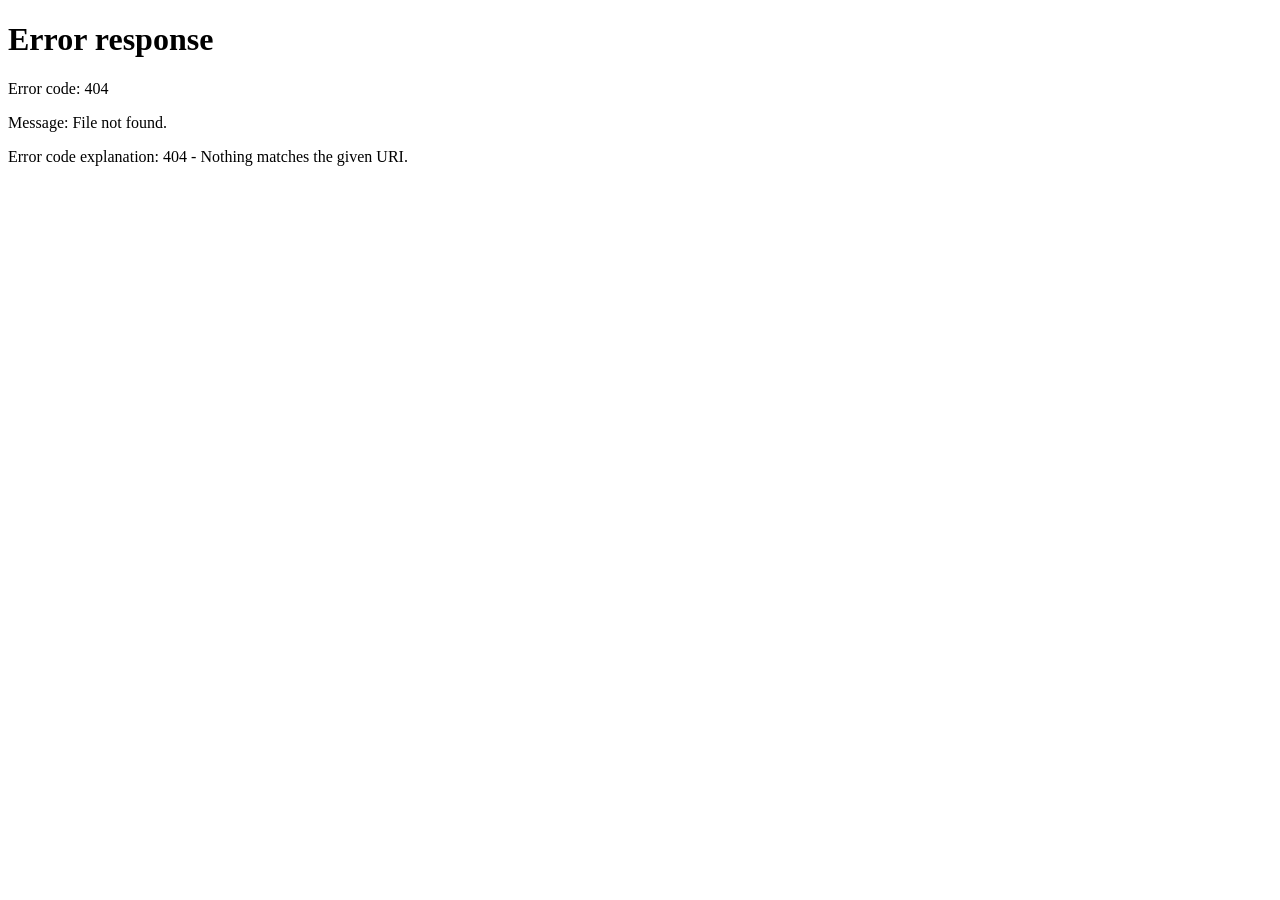
==== commit 068bcca0: "feat: interface limpa sem dados expostos, login real Guilherme.Otavio com senha no primeiro acesso" ====
--- a/carteira.html
+++ b/carteira.html
@@ -81,7 +81,7 @@
     <div style="display: flex; align-items: center; justify-content: space-between; margin-bottom: 16px;">
       <div style="display: flex; align-items: center; gap: 8px;">
         <h1 style="font-size: 19px; font-weight: 800; color: var(--text-primary); margin: 0;" id="portfolioOwnerTitle">
-          Carteira de Guilherme Otávio
+          Minha Carteira
         </h1>
         <svg width="15" height="15" viewBox="0 0 24 24" fill="none" stroke="var(--text-muted)" stroke-width="2.5"><polyline points="6 9 12 15 18 9"></polyline></svg>
       </div>
--- a/css/style.css
+++ b/css/style.css
@@ -109,7 +109,7 @@
 }
 
 /* ==========================================================================
-   TICKER TAPE (BARRA DE ÍNDICES AO VIVO NO TOPO)
+   TICKER TAPE (BARRA DE ÍNDICES AO VIVO NO TOPO - ESTILO TERMINAL BLOOMBERG)
    ========================================================================== */
 .ticker-ribbon {
   background: var(--bg-surface);
@@ -117,53 +117,75 @@
   height: var(--ticker-height);
   display: flex;
   align-items: center;
-  overflow-x: auto;
+  overflow: hidden;
+  position: relative;
+  z-index: 100;
+  width: 100%;
+}
+
+.ticker-ribbon-inner {
+  display: flex;
+  align-items: center;
+  gap: 32px;
   white-space: nowrap;
-  scrollbar-width: none;
-  padding: 0 16px;
-  gap: 20px;
-  z-index: 100;
-}
-.ticker-ribbon::-webkit-scrollbar {
-  display: none;
-}
-.ticker-item {
+  animation: tickerScroll 35s linear infinite;
+  width: max-content;
+}
+
+.ticker-ribbon:hover .ticker-ribbon-inner {
+  animation-play-state: paused;
+}
+
+@keyframes tickerScroll {
+  0% { transform: translateX(0); }
+  100% { transform: translateX(-50%); }
+}
+
+.ribbon-item {
   display: inline-flex;
   align-items: center;
   gap: 8px;
-  font-size: 12px;
-  font-weight: 500;
+  font-size: 11.5px;
+  font-weight: 600;
   color: var(--text-secondary);
-}
-.ticker-item strong {
-  color: var(--text-primary);
-  font-weight: 600;
-}
-.ticker-item .val {
+  flex-shrink: 0;
+}
+
+.ribbon-name {
+  color: var(--text-muted);
+  font-weight: 700;
+  text-transform: uppercase;
+  font-size: 11px;
+  letter-spacing: 0.03em;
+}
+
+.ribbon-val {
   font-family: 'JetBrains Mono', monospace;
-}
+  color: var(--text-primary);
+  font-weight: 700;
+}
+
+.ribbon-badge {
+  padding: 2px 6px;
+  border-radius: 4px;
+  font-size: 10.5px;
+  font-weight: 700;
+  font-family: 'JetBrains Mono', monospace;
+}
+
 .badge-up {
   color: var(--emerald-400);
   background: var(--emerald-glow);
-  padding: 2px 6px;
-  border-radius: 4px;
-  font-size: 11px;
-  font-weight: 600;
-}
+}
+
 .badge-down {
   color: var(--rose-400);
   background: var(--rose-glow);
-  padding: 2px 6px;
-  border-radius: 4px;
-  font-size: 11px;
-  font-weight: 600;
-}
+}
+
 .badge-neutral {
   color: var(--text-muted);
   background: var(--bg-surface-elevated);
-  padding: 2px 6px;
-  border-radius: 4px;
-  font-size: 11px;
 }
 
 /* ==========================================================================
